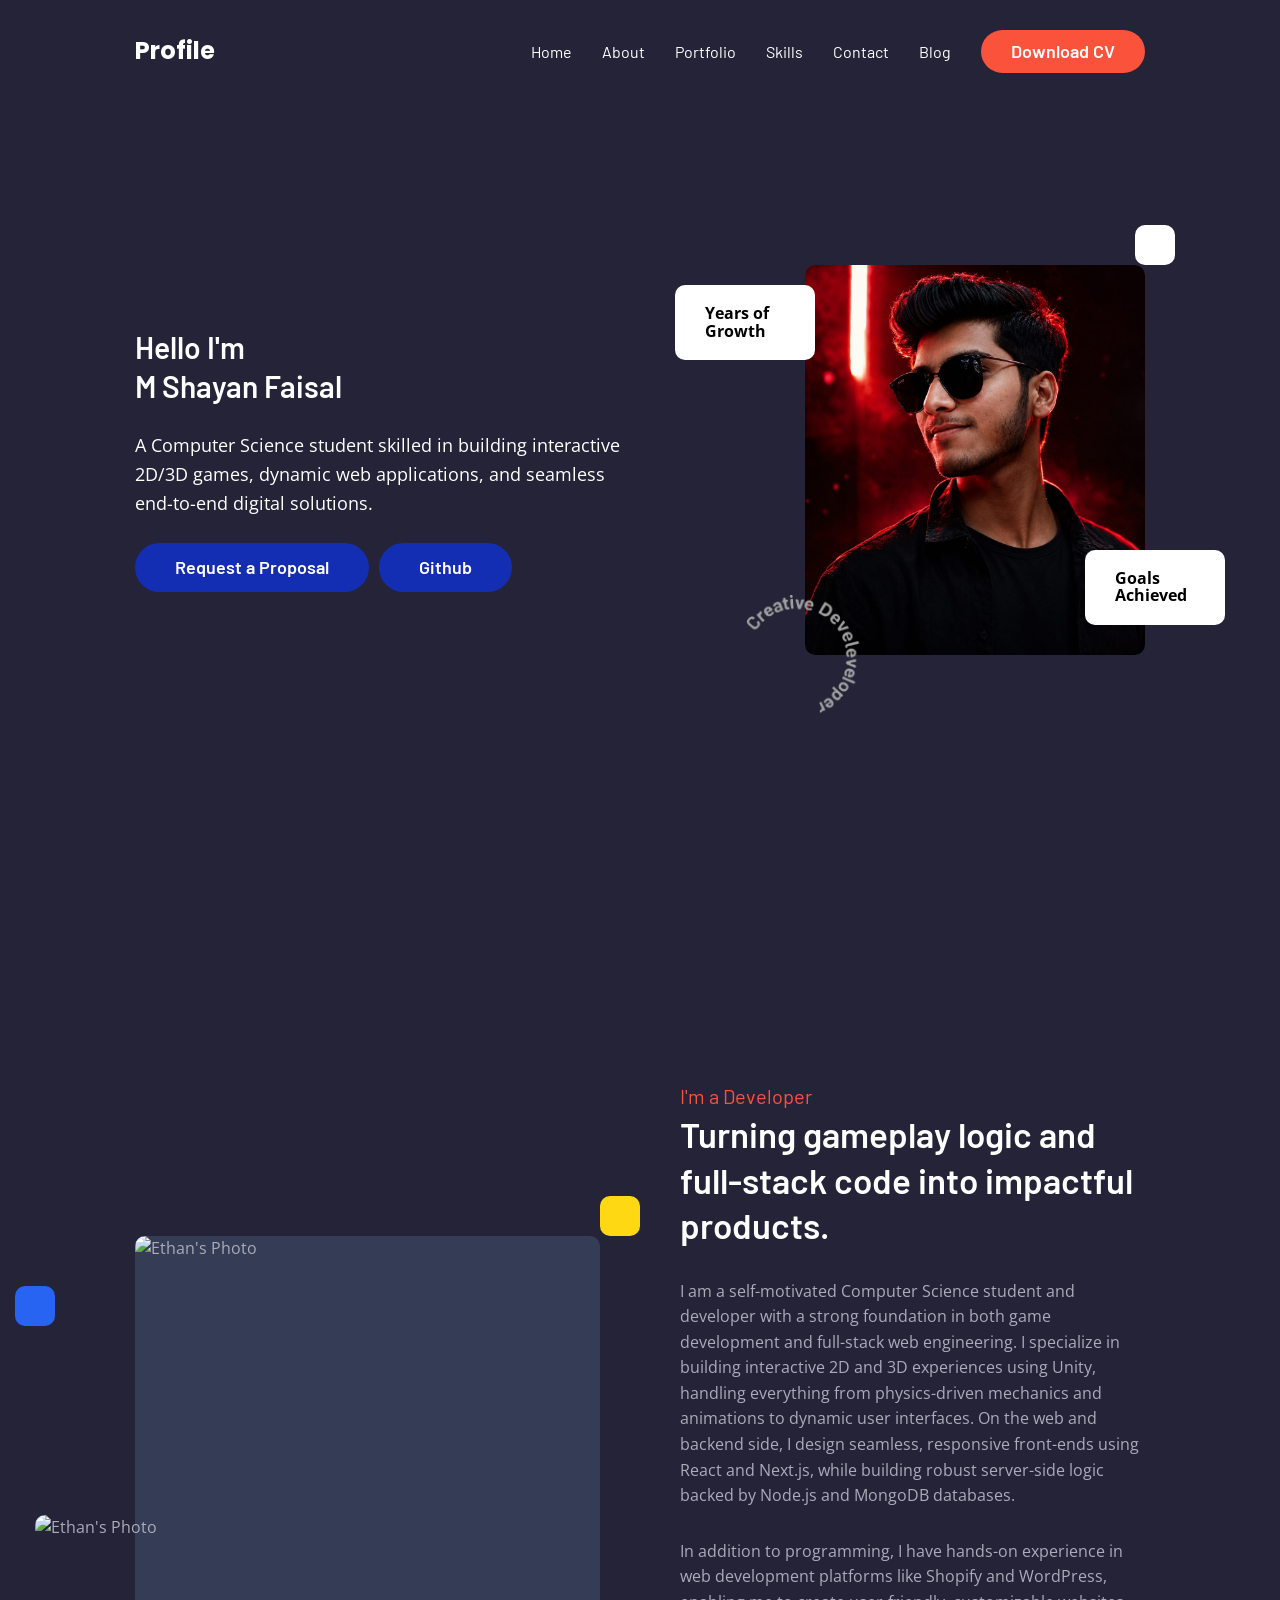
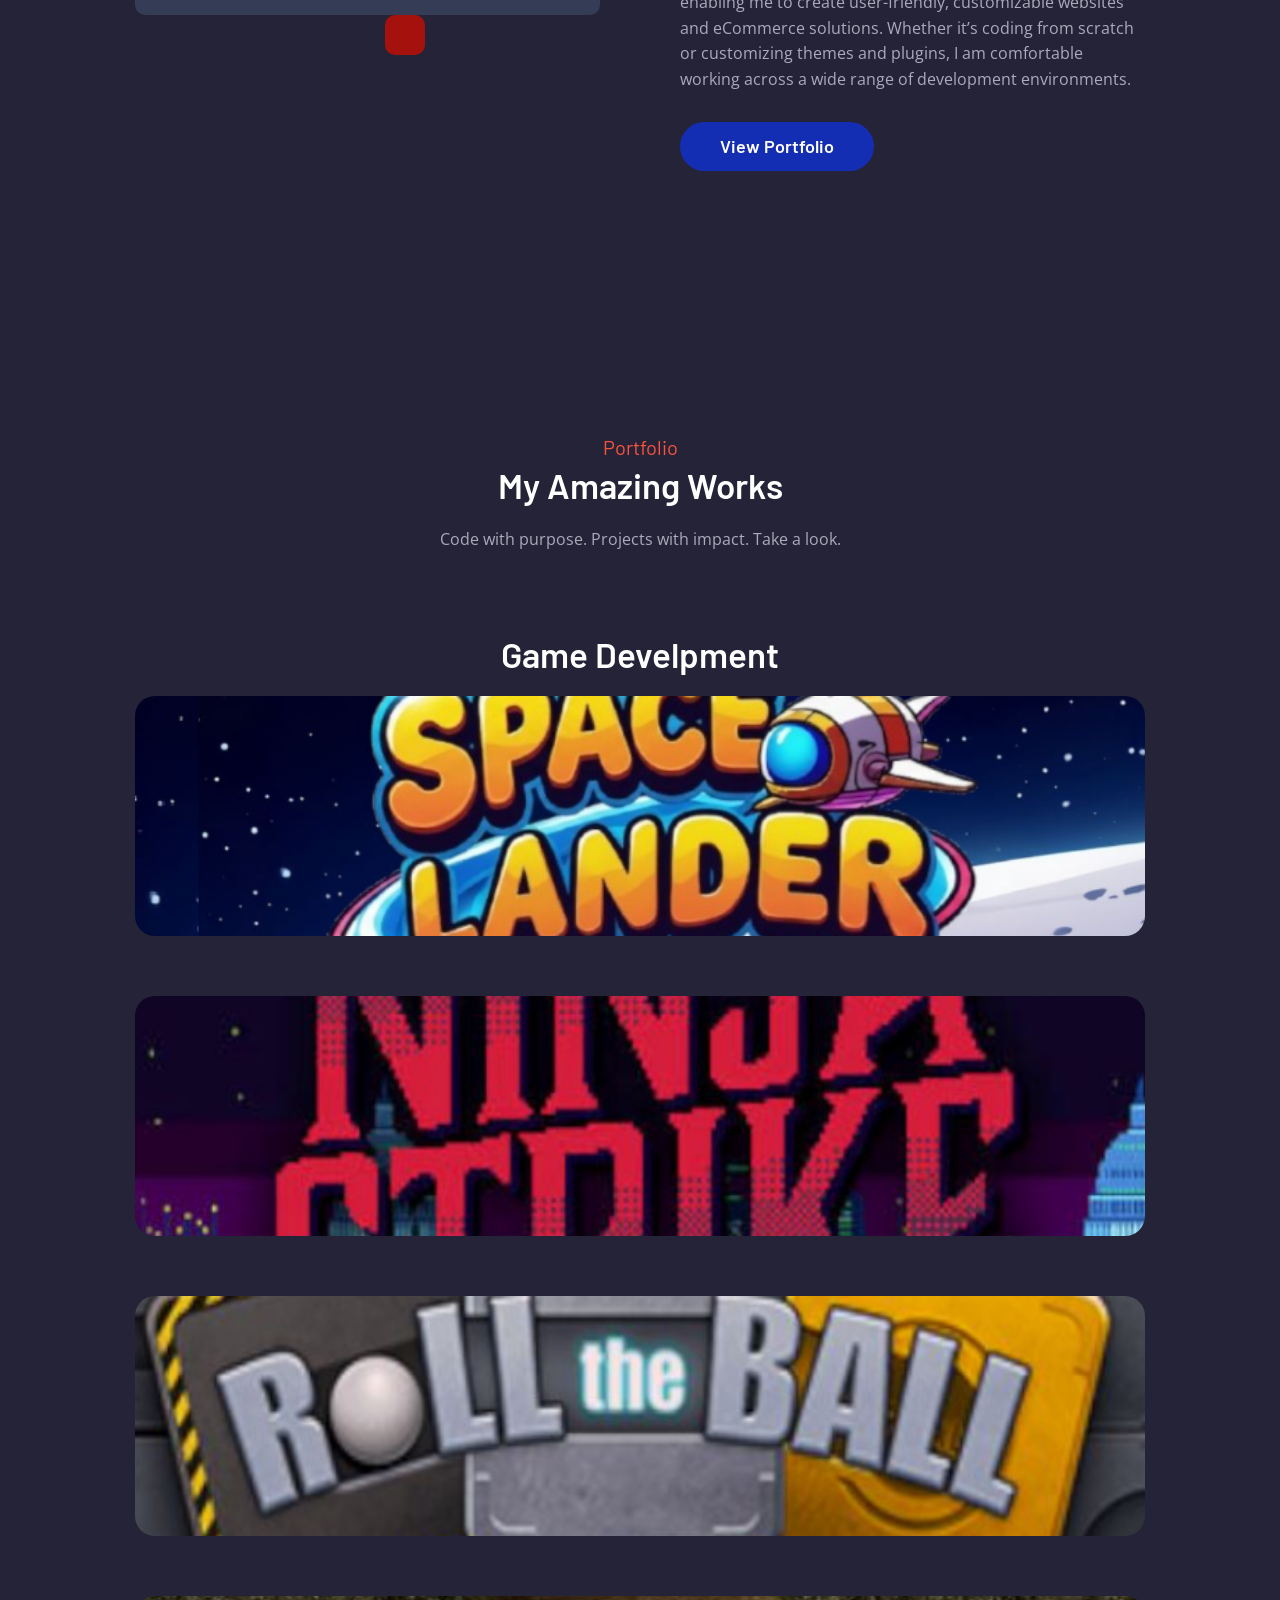
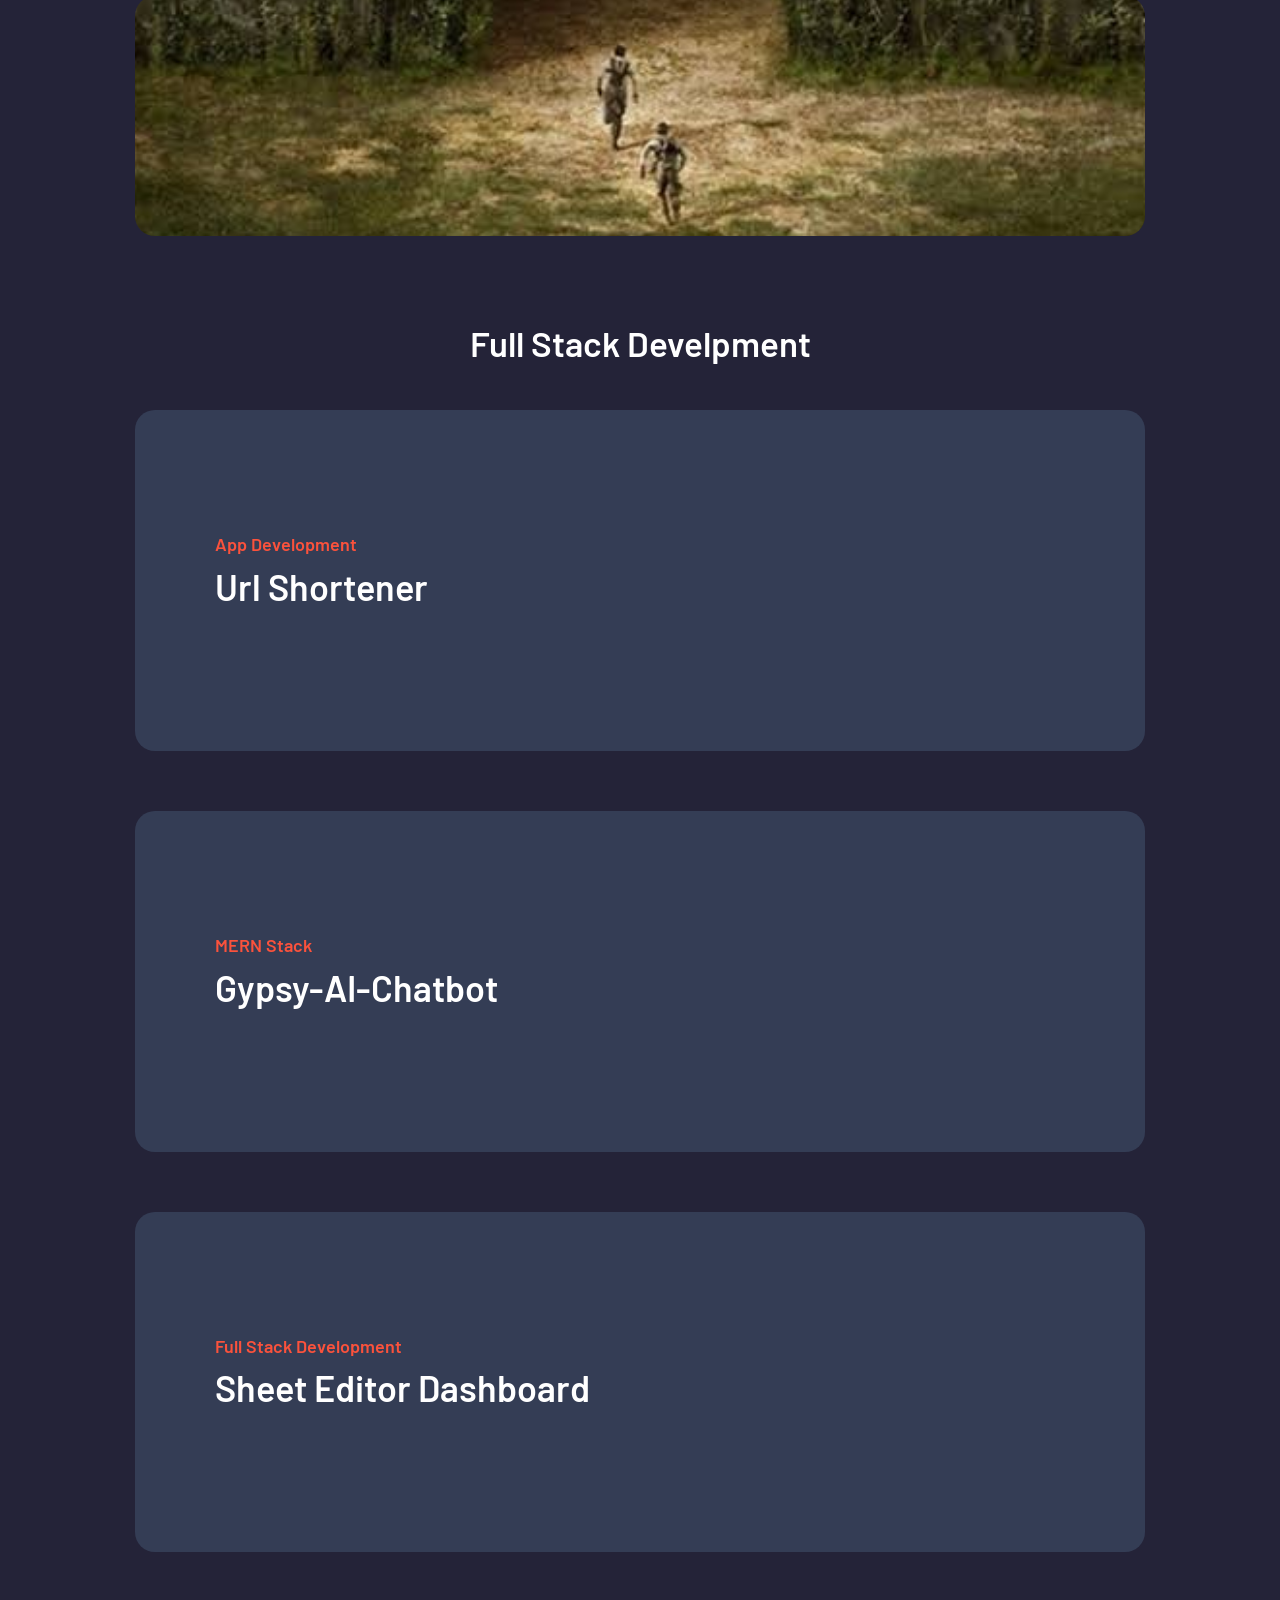
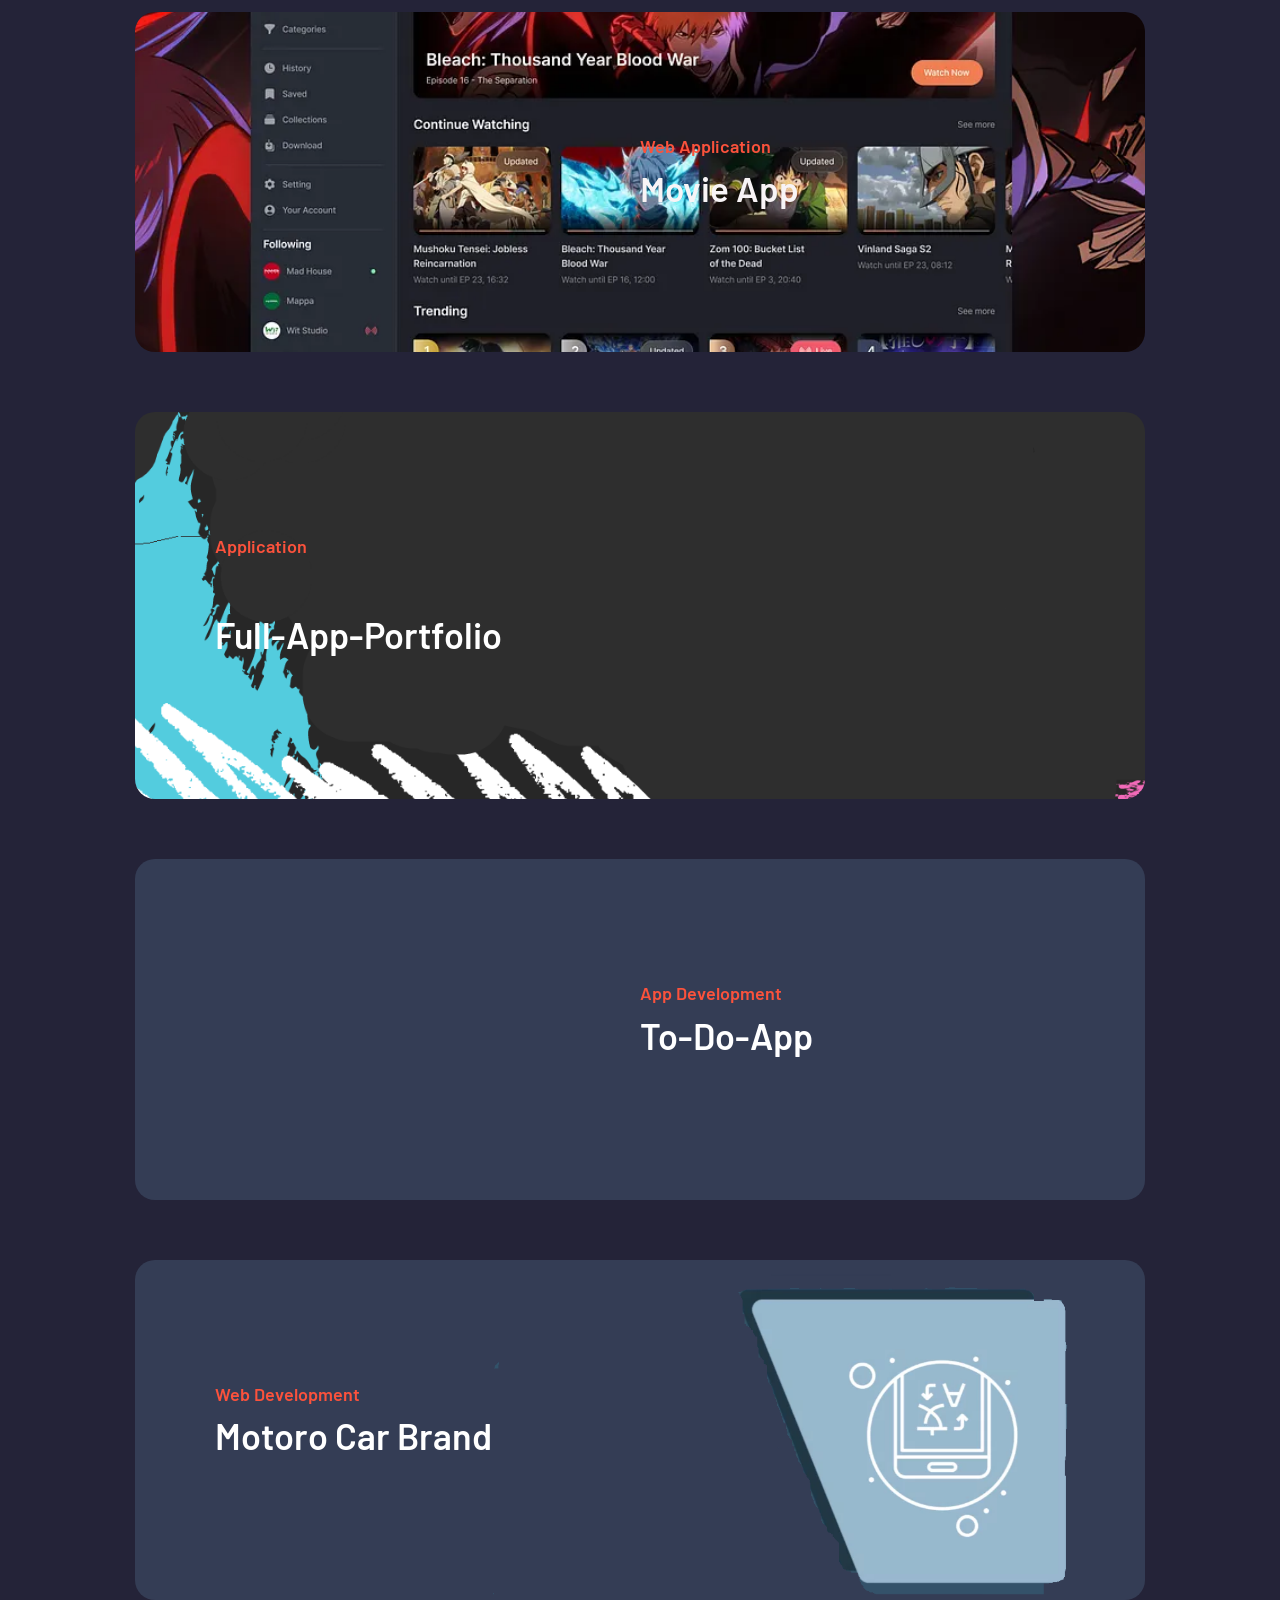
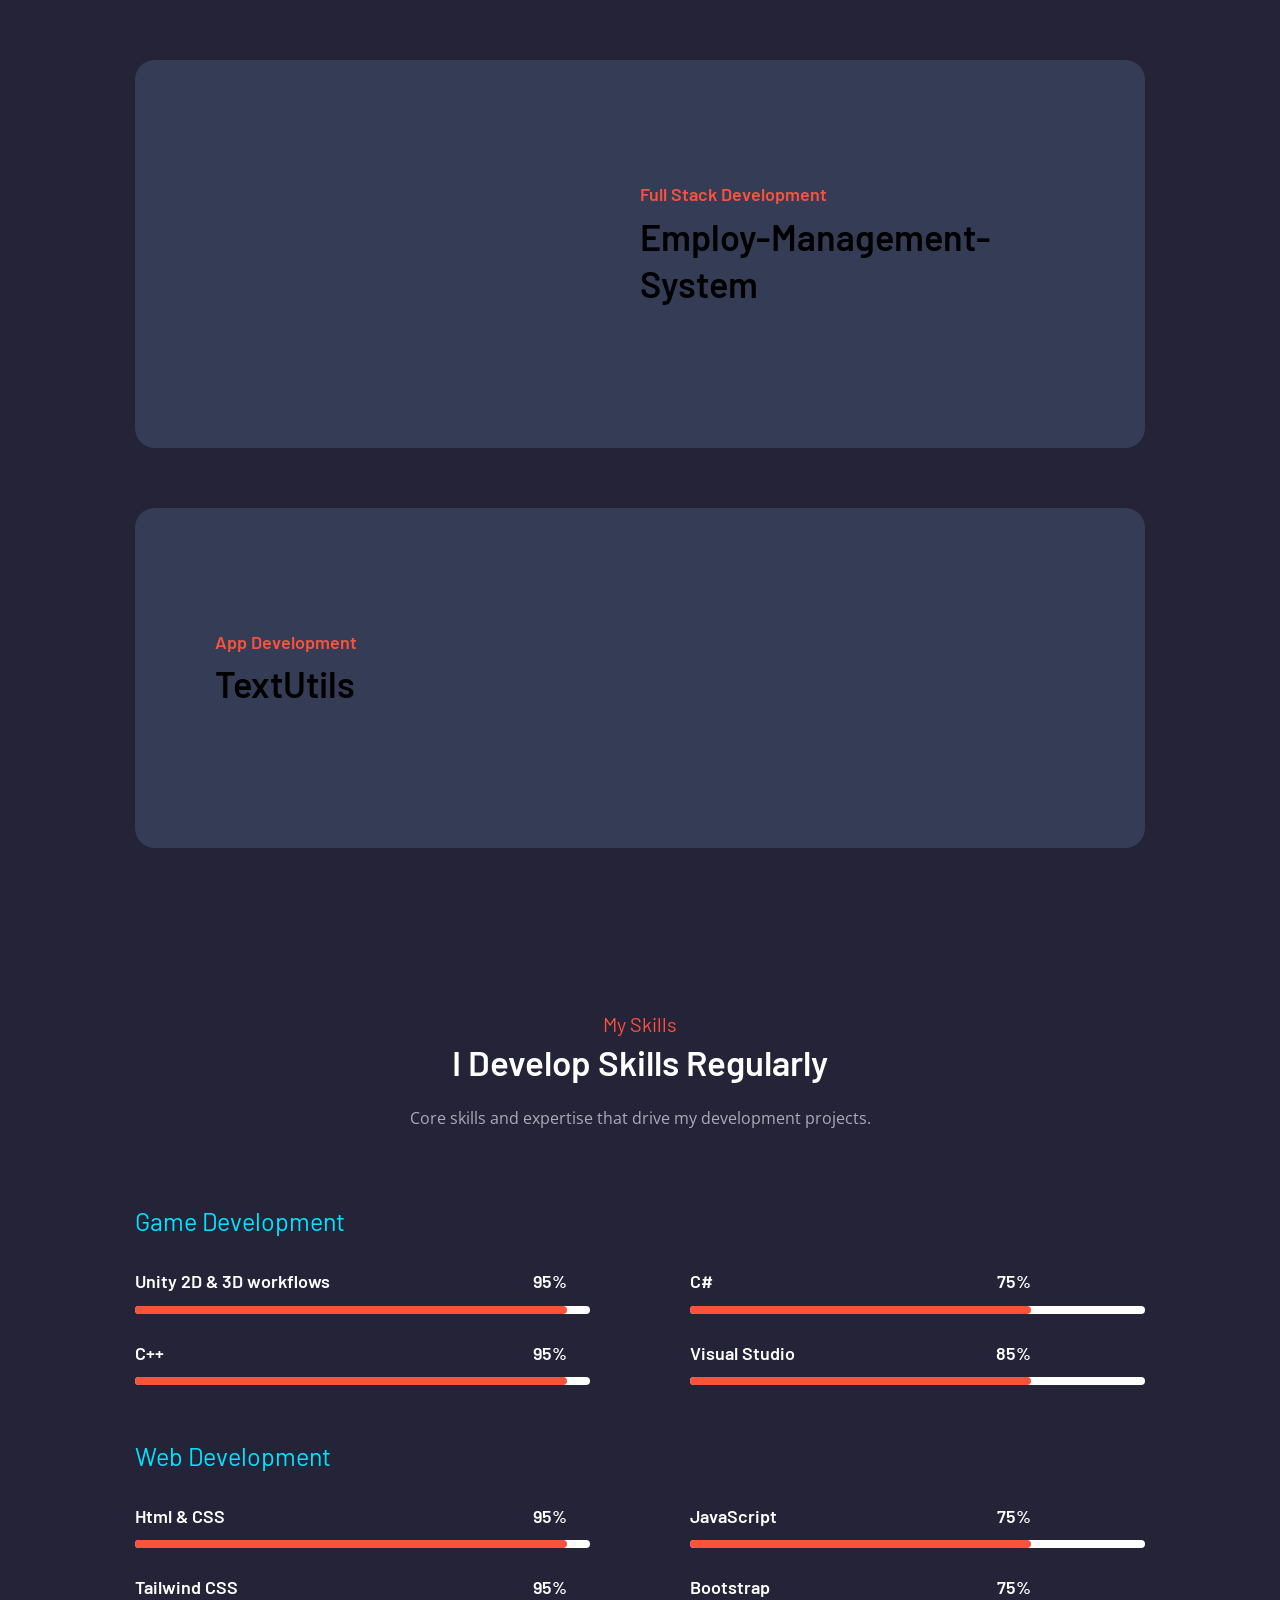
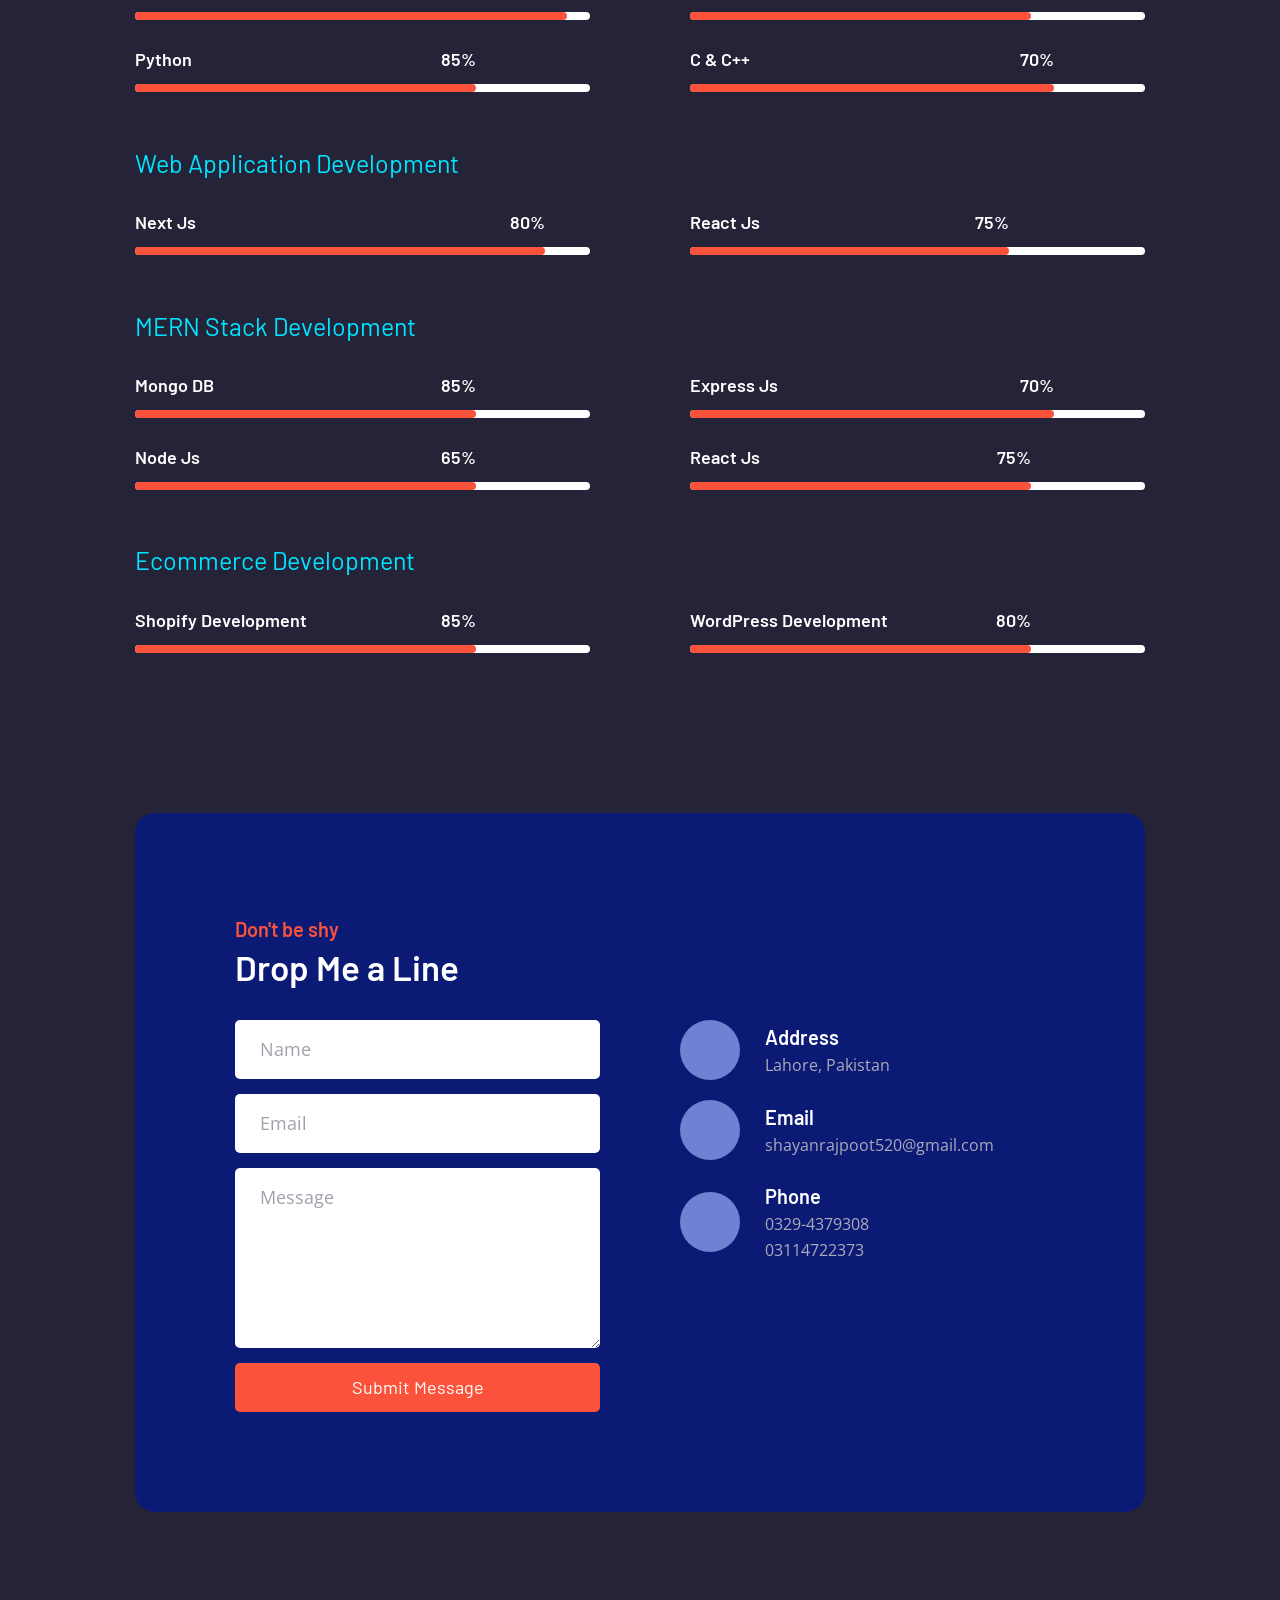
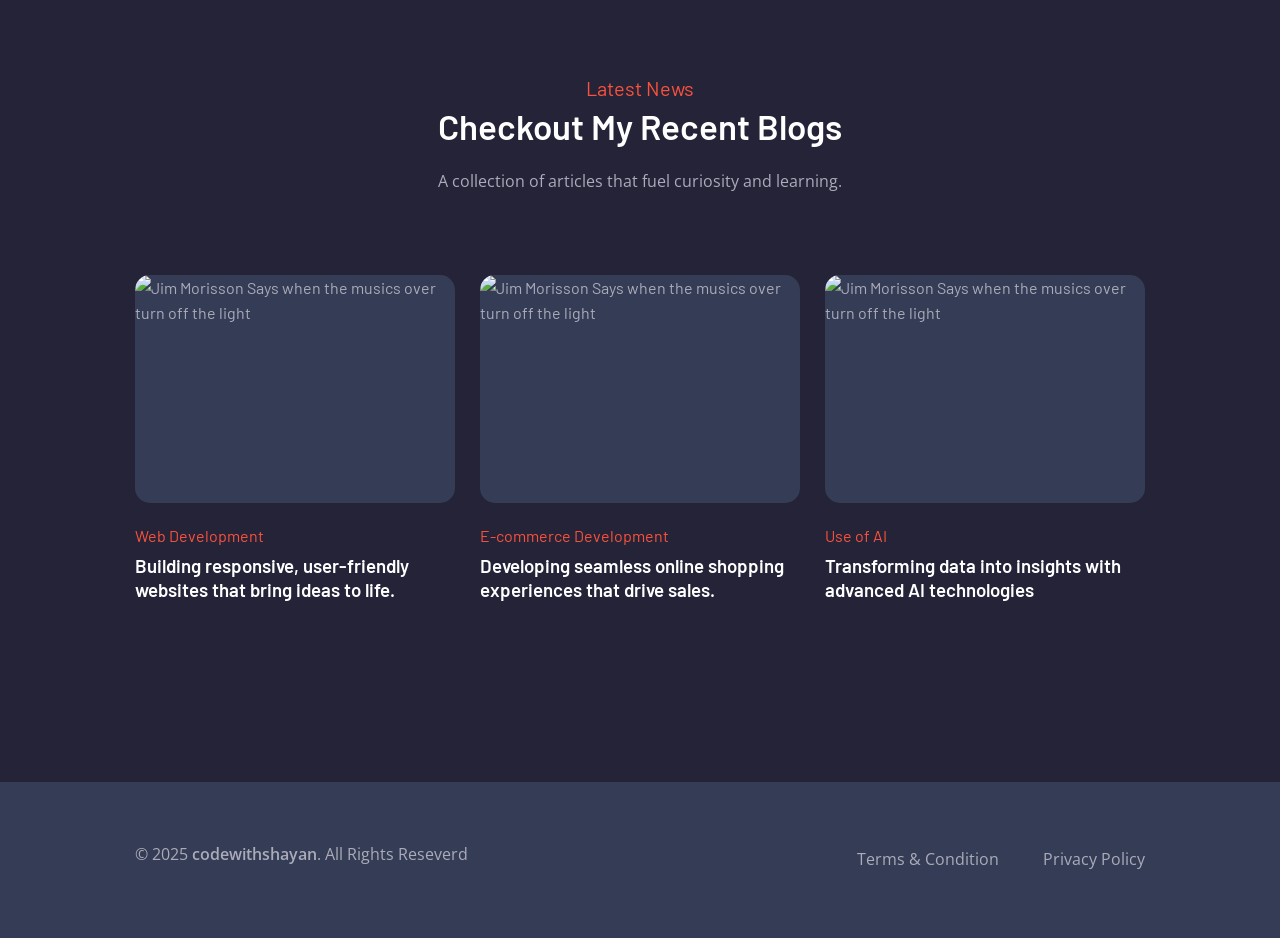
==== index.html @ 57f0b08d "Added A Game Development Field" ====
<!DOCTYPE html>
<html lang="en">

<head>
  <meta charset="UTF-8">
  <meta http-equiv="X-UA-Compatible" content="IE=edge">
  <meta name="viewport" content="width=device-width, initial-scale=1.0">
  <title>M SHAYAN FAISAL</title>

  <!-- 
    - favicon
  -->
  <link rel="shortcut icon" href="./favicon.svg" type="image/svg+xml">

  <!-- 
    - custom css link
  -->
  <link rel="stylesheet" href="./assets/css/style.css">
    <link rel="stylesheet" href="./assets/css/style1.css">

  <!-- 
    - google font link
  -->
  <link rel="preconnect" href="https://fonts.googleapis.com">
  <link rel="preconnect" href="https://fonts.gstatic.com" crossorigin>
  <link
    href="https://fonts.googleapis.com/css2?family=Barlow:wght@600;700&family=Open+Sans:wght@400;500;700&family=Poppins:wght@400;600&display=swap"
    rel="stylesheet">
    <link rel="stylesheet" href="https://cdn.jsdelivr.net/gh/devicons/devicon@v2.15.1/devicon.min.css">
  

</head>

<body id="top">

  <!-- 
    - #HEADER
  -->

  <header class="header" data-header>
    <div class="container">

      <a href="#">
        <h1 class="logo">Profile</h1>
      </a>

      <button class="nav-toggle-btn" aria-label="Toggle Menu" data-nav-toggle-btn>
        <ion-icon name="menu-outline" class="menu-icon"></ion-icon>
        <ion-icon name="close-outline" class="close-icon"></ion-icon>
      </button>

      <nav class="navbar container">
        <ul class="navbar-list">

          <li>
            <a href="#home" class="navbar-link" data-nav-link>Home</a>
          </li>

          <li>
            <a href="#about" class="navbar-link" data-nav-link>About</a>
          </li>

          <li>
            <a href="#portfolio" class="navbar-link" data-nav-link>Portfolio</a>
          </li>

          <li>
            <a href="#skills" class="navbar-link" data-nav-link>Skills</a>
          </li>

          <li>
            <a href="#contact" class="navbar-link" data-nav-link>Contact</a>
          </li>

          <li>
            <a href="#blog" class="navbar-link" data-nav-link>Blog</a>
          </li>

          <li>
            <a href="Shayan_Faisal_GameDev_CV.docx" class="btn btn-primary">Download CV</a>
          </li>

        </ul>
      </nav>

    </div>
  </header>





  <main>
    <article>

      <!-- 
        - #HERO
      -->

      <section class="hero" id="home">
        <div class="container">

          <div class="hero-banner">

            <img src="m.jpeg" width="800" height="864" loading="lazy" alt="Shayan Photo"
              class="img-cover">

            <div class="elem elem-1">
              <p class="elem-title"></p>

              <p class="elem-text">Years of Growth</p>
            </div>

            <div class="elem elem-2">
              <p class="elem-title"></p>

              <p class="elem-text">Goals Achieved</p>
            </div>

            <div class="elem elem-3">
              <ion-icon name="trophy"></ion-icon>
            </div>

            <img src="./assets/images/rotate-img.png" width="169" height="172" alt="I'm developer"
              class="rotate-img">

          </div>

          <div class="hero-content">

            <h2 class="hero-title">
              <span>Hello I'm</span>
             <span>M Shayan Faisal</span>
            </h2>

            <p class="hero-text">
              A Computer Science student skilled in building interactive 2D/3D games, dynamic web applications, and seamless end-to-end digital solutions.
            </p>

            <div class="btn-group">
              <a href="#contact" class="btn btn-primary blue">Request a Proposal</a>

              <a href="https://github.com/MShayan-Faisal" target="_blank" class="btn btn-primary blue">Github</a>
            </div>

          </div>

        </div>
      </section>





      <!-- 
        - #ABOUT
      -->

      <section class="section about" id="about">
        <div class="container">

          <figure class="about-banner">

            <img src="./assets/images/about-banner.jpg" width="800" height="652" loading="lazy" alt="Ethan's Photo"
              class="img-cover">

            <img src="./assets/images/absolute-image.jpg" width="800" height="717" loading="lazy" alt="Ethan's Photo"
              class="abs-img">

            <div class="abs-icon abs-icon-1">
              <ion-icon name="logo-css3"></ion-icon>
            </div>

            <div class="abs-icon abs-icon-2">
              <ion-icon name="logo-javascript"></ion-icon>
            </div>

            <div class="abs-icon abs-icon-3">
             <i class="devicon-cplusplus-plain" style="color: #f0f0f0; font-size: 40px;"></i>

            </div>

          </figure>

          <div class="about-content">

            <p class="section-subtitle">I'm a Developer</p>

            <h2 class="h2 section-title">Turning gameplay logic and full-stack code into impactful products.</h2>

            <p class="section-text">
            I am a self-motivated Computer Science student and developer with a strong foundation in both game development and full-stack web engineering. I specialize in building interactive 2D and 3D experiences using Unity, handling everything from physics-driven mechanics and animations to dynamic user interfaces. On the web and backend side, I design seamless, responsive front-ends using React and Next.js, while building robust server-side logic backed by Node.js and MongoDB databases.

            </p>

            <p class="section-text">
              In addition to programming, I have hands-on experience in web development platforms like Shopify and WordPress, enabling me to create user-friendly, customizable websites and eCommerce solutions. Whether it’s coding from scratch or customizing themes and plugins, I am comfortable working across a wide range of development environments.
            </p>

            <a href="#portfolio" class="btn btn-primary blue">View Portfolio</a>

          </div>

        </div>
      </section>




 <!----------------------------------------------------------------------------- portfolio section starts here -->
    
      <!-- 
        - #PORTFOLIO
      -->

      <section class="section portfolio" id="portfolio">
        <div class="container">

          <p class="section-subtitle">Portfolio</p>

          <h2 class="h2 section-title">My Amazing Works</h2>

          <p class="section-text">
           Code with purpose. Projects with impact. Take a look.
          </p>


<h2 class="h2 section-title">Game Develpment</h2>
          <ul class="portfolio-list">


 <li>
              <a href="https://github.com/MShayan-Faisal/Url-Shortener" class="portfolio-card" style="background-image: url('./assets/images/space-lander.png')">
                <div class="card-content">

                  <!-- <p class="card-subtitle">App Development</p> -->

                  <!-- <h3 class="h3 card-title">Space Lander</h3> -->

<!--                   <span class="btn-link"> -->
<!--                     <span>Html</span>
                    <span>CSS</span>
                    <span>JavaScript</span> -->

<!--                   </span> -->

                 
                </div>
              </a>
            </li>



             <li>
              <a href="https://github.com/MShayan-Faisal/Url-Shortener" class="portfolio-card" style="background-image: url('./assets/images/ninga-strikes.png')">
                <div class="card-content">

                  <!-- <p class="card-subtitle">App Development</p> -->

                  <!-- <h3 class="h3 card-title">Ninga Strikes</h3> -->

<!--                   <span class="btn-link"> -->
<!--                     <span>Html</span>
                    <span>CSS</span>
                    <span>JavaScript</span> -->

<!--                   </span> -->

                 
                </div>
              </a>
            </li>




             <li>
              <a href="https://github.com/MShayan-Faisal/Url-Shortener" class="portfolio-card" style="background-image: url('./assets/images/roll-a-ball.png')">
                <div class="card-content">

                  <!-- <p class="card-subtitle">App Development</p> -->

                  <!-- <h3 class="h3 card-title">Roll The Ball</h3> -->

<!--                   <span class="btn-link"> -->
<!--                     <span>Html</span>
                    <span>CSS</span>
                    <span>JavaScript</span> -->

<!--                   </span> -->

                 
                </div>
              </a>
            </li>



             <li>
              <a href="https://github.com/MShayan-Faisal/Url-Shortener" class="portfolio-card" style="background-image: url('./assets/images/maze-runner.jpg')">
                <div class="card-content">

                  <!-- <p class="card-subtitle">App Development</p> -->

                  <!-- <h3 class="h3 card-title">Maze Runner</h3> -->

<!--                   <span class="btn-link"> -->
<!--                     <span>Html</span>
                    <span>CSS</span>
                    <span>JavaScript</span> -->

<!--                   </span> -->

                 
                </div>
              </a>
            </li>
            <br>


            </ul>



   <h2 class="h2 section-title">Full Stack Develpment</h2>
   <br>
          <ul class="portfolio-list">

            <li>
              <a href="https://github.com/MShayan-Faisal/Url-Shortener" class="portfolio-card" style="background-image: url('./assets/images/portfolio-1.jpg')">
                <div class="card-content">

                  <p class="card-subtitle">App Development</p>

                  <h3 class="h3 card-title">Url Shortener</h3>

<!--                   <span class="btn-link"> -->
<!--                     <span>Html</span>
                    <span>CSS</span>
                    <span>JavaScript</span> -->

<!--                   </span> -->

                 
                </div>
              </a>
            </li>



              <a href="https://github.com/MShayan-Faisal/Gypsy-AI-Chatbot" class="portfolio-card" style="background-image: url('./assets/images/portfolio-4.jpg')">
                <div class="card-content">

                  <p class="card-subtitle">MERN Stack </p>

                  <h3 class="h3 card-title">Gypsy-AI-Chatbot</h3>

<!-- <!--            <span class="btn-link"> 
                     <span>Html</span>
                    <span>CSS</span>
                    <span>Shopify Development</span> -->
<!--                   </span> -->

                </div>
              </a>
            </li>




            
            <li>
              <a href="https://github.com/MShayan-Faisal/Sheet-Editor-Dashboard" class="portfolio-card" style="background-image: url('./assets/images/portfolio-2.jpg')">
                <div class="card-content">

                  <p class="card-subtitle">Full Stack Development</p>

                  <h3 class="h3 card-title">Sheet Editor Dashboard</h3>

<!--                   <span class="btn-link">
                    <span>Html</span>
                    <span>CSS</span>
                    <span>JavaScript</span>
 -->
                    
                  </span>

                </div>
              </a>
            </li>



   <li>
              <a href="shayan-movie-app.netlify.app/" class="portfolio-card" style="background-image: url('./assets/images/tictactoe_thumb.png')">
                <div class="card-content">

                  <p class="card-subtitle">Web Application</p>

                  <h3 class="h3 card-title" style="color: rgb(248, 244, 246); border-color: beige  ; font-size: 3.5rem;">Movie App</h3>

<!--                   <span class="btn-link"> -->
<!--                       <span>Html</span>
                    <span>CSS</span>
                    <span>JavaScript</span>
                  </span>
 -->
                </div>
              </a>
            </li>

            <li>
              <a href="https://github.com/MShayan-Faisal/Full-App-Portfolio" class="portfolio-card" style="background-image: url('./assets/images/pic.png')">
                <div class="card-content">

                  <p class="card-subtitle">Application</p>

                  <h3 class="h3 card-title"><br>Full-App-Portfolio
</h3>
<!-- 
                  <span class="btn-link">
                     <span>Html</span>
                    <span>CSS</span>
                    <span>JavaScript</span>
                  </span>
 -->
                </div>
              </a>
            </li>


               <li>
              <a href="https://github.com/MShayan-Faisal/To-Do-App" class="portfolio-card" style="background-image: url('./assets/images/stein.papier.schere_berlin03.jpg')">
                <div class="card-content">

                  <p class="card-subtitle">App Development</p>

                  <h3 class="h3 card-title">To-Do-App</h3>

<!--                   <span class="btn-link">
                      <span>Html</span>
                    <span>CSS</span>
                    <span>JavaScript</span> -->
                  </span>

                </div>
              </a>
            </li>

            <li>
              <a href="https://github.com/MShayan-Faisal/Motoro" class="portfolio-card" style="background-image: url('./assets/images/lang.png')">
                <div class="card-content">

                  <p class="card-subtitle">Web Development</p>

                  <h3 class="h3 card-title">Motoro Car Brand</h3>

<!--                   <span class="btn-link">
                     <span>Html</span>
                    <span>CSS</span>
                    <span>JavaScript</span>
                  </span> -->

                </div>
              </a>
            </li>

<!--react site -->

<li>
              <a href="https://github.com/MShayan-Faisal/Employ-Management-System" class="portfolio-card" style="background-image: url('./assets/images/portfolio-4.jpg')">
                <div class="card-content">

                  <p class="card-subtitle">Full Stack Development </p>

                  <h3 class="h3 card-title" style="color:black;">Employ-Management-System</h3>

<!--                   <span class="btn-link">
                     <span>Frontend & Backend & Database</span>
                
                  </span>
 -->
                </div>
              </a>
            </li>


            <li>
              <a href="https://github.com/MShayan-Faisal/TextUtils" class="portfolio-card" style="background-image: url('./assets/images/portfolio-3.jpg')">
                <div class="card-content">

                  <p class="card-subtitle">App Development </p>

                  <h3 class="h3 card-title" style="color:black;">TextUtils</h3>

<!--                   <span class="btn-link">
                     <span>Frontend & Backend & Database</span>
                
                  </span>
 -->
                </div>
              </a>
            </li>
            

<!--
            GITHUB SITE
            -->


       

            
            
          </ul>

        </div>
      </section>








      <!-- 
        - #SKILLS
      -->

      <section class="section skills" id="skills">
        <div class="container">

          <p class="section-subtitle">My Skills</p>

          <h2 class="h2 section-title">I Develop Skills Regularly</h2>

          <p class="section-text">
          Core skills and expertise that drive my development projects.
          </p>

          <!---------------------------  GAME DEVELPOMENT----------------------------------->
 <p class="section-subtitle2">Game Development </p>
<br>
 <ul class="skills-list">

            <li class="skills-item">
              <div class="wrapper" style="width: 95%">
                <h3 class=" skills-title">Unity 2D & 3D workflows</h3>

                <data class="skills-data" value="95">95%</data>
              </div>

              <div class="skills-progress-box">
                <div class="skills-progress" style="width: 95%"></div>
              </div>
            </li>

            <li class="skills-item">
              <div class="wrapper" style="width: 75%">
                <h3 class="skills-title">C#</h3>

                <data class="skills-data" value="75">75%</data>
              </div>

              <div class="skills-progress-box">
                <div class="skills-progress" style="width: 75%"></div>
              </div>
            </li>


   <li class="skills-item">
              <div class="wrapper" style="width: 95%">
                <h3 class=" skills-title">C++</h3>

                <data class="skills-data" value="95">95%</data>
              </div>

              <div class="skills-progress-box">
                <div class="skills-progress" style="width: 95%"></div>
              </div>
            </li>

            <li class="skills-item">
              <div class="wrapper" style="width: 75%">
                <h3 class="skills-title">Visual Studio</h3>

                <data class="skills-data" value="85">85%</data>
              </div>

              <div class="skills-progress-box">
                <div class="skills-progress" style="width: 75%"></div>
              </div>
            </li>

            
      
</li>
<br>

          </ul>


<!---------------------------  web STACK DEVELPOMENT----------------------------------->
  <p class="section-subtitle2">Web Development </p>
  <br>
          <ul class="skills-list">

            <li class="skills-item">
              <div class="wrapper" style="width: 95%">
                <h3 class=" skills-title">Html & CSS</h3>

                <data class="skills-data" value="95">95%</data>
              </div>

              <div class="skills-progress-box">
                <div class="skills-progress" style="width: 95%"></div>
              </div>
            </li>

            <li class="skills-item">
              <div class="wrapper" style="width: 75%">
                <h3 class="skills-title">JavaScript</h3>

                <data class="skills-data" value="75">75%</data>
              </div>

              <div class="skills-progress-box">
                <div class="skills-progress" style="width: 75%"></div>
              </div>
            </li>

 <li class="skills-item">
              <div class="wrapper" style="width: 95%">
                <h3 class=" skills-title">Tailwind CSS</h3>

                <data class="skills-data" value="95">95%</data>
              </div>

              <div class="skills-progress-box">
                <div class="skills-progress" style="width: 95%"></div>
              </div>
            </li>

            <li class="skills-item">
              <div class="wrapper" style="width: 75%">
                <h3 class="skills-title">Bootstrap</h3>

                <data class="skills-data" value="75">75%</data>
              </div>

              <div class="skills-progress-box">
                <div class="skills-progress" style="width: 75%"></div>
              </div>
            </li>


             <li class="skills-item">
              <div class="wrapper" style="width: 75%">
                <h3 class="skills-title">Python</h3>

                <data class="skills-data" value="75">85%</data>
              </div>

              <div class="skills-progress-box">
                <div class="skills-progress" style="width: 75%"></div>
              </div>
            </li>
            
            <li class="skills-item">
              <div class="wrapper" style="width: 80%">
                <h3 class="skills-title">C & C++</h3>

                <data class="skills-data" value="80">70%</data>
              </div>

              <div class="skills-progress-box">
                <div class="skills-progress" style="width: 80%"></div>
              </div>
            </li>




            <br>
</ul>



<!-- --------------------------------------   Web App  ------------------------------------->
<p class="section-subtitle2">Web Application Development </p>
  <br>
  <ul class="skills-list"> 

            <li class="skills-item">
              <div class="wrapper" style="width: 90%">
                <h3 class="skills-title">Next Js</h3>

                <data class="skills-data" value="90">80%</data>
              </div>

              <div class="skills-progress-box">
                <div class="skills-progress" style="width: 90%"></div>
              </div>
            </li>

            <li class="skills-item">
              <div class="wrapper" style="width: 70%">
                <h3 class="skills-title">React Js</h3>

                <data class="skills-data" value="70">75%</data>
              </div>

              <div class="skills-progress-box">
                <div class="skills-progress" style="width: 70%"></div>
              </div>
            </li>
            <br>
</ul>


<!----------------------------------------- MERN -------------------------------------------->

 <p class="section-subtitle2">MERN Stack Development </p>
  <br>
          <ul class="skills-list">

  <li class="skills-item">
              <div class="wrapper" style="width: 75%">
                <h3 class="skills-title">Mongo DB</h3>

                <data class="skills-data" value="75">85%</data>
              </div>

              <div class="skills-progress-box">
                <div class="skills-progress" style="width: 75%"></div>
              </div>
            </li>
            
            <li class="skills-item">
              <div class="wrapper" style="width: 80%">
                <h3 class="skills-title">Express Js</h3>

                <data class="skills-data" value="80">70%</data>
              </div>

              <div class="skills-progress-box">
                <div class="skills-progress" style="width: 80%"></div>
              </div>
            </li>

            <li class="skills-item">
              <div class="wrapper" style="width: 75%">
                <h3 class="skills-title">Node Js</h3>

                <data class="skills-data" value="65">65%</data>
              </div>

              <div class="skills-progress-box">
                <div class="skills-progress" style="width: 75%"></div>
              </div>
            </li>

  <li class="skills-item">
              <div class="wrapper" style="width: 75%">
                <h3 class="skills-title">React Js</h3>

                <data class="skills-data" value="75">75%</data>
              </div>

              <div class="skills-progress-box">
                <div class="skills-progress" style="width: 75%"></div>
              </div>
            </li>
            <br>
            </ul>
            <!---------------------------  Ecommerce STACK DEVELPOMENT----------------------------------->
  <p class="section-subtitle2">Ecommerce Development </p>
  <br>
  <ul class="skills-list"> 
            <li class="skills-item">
              <div class="wrapper" style="width: 75%">
                <h3 class="skills-title">Shopify Development</h3>

                <data class="skills-data" value="75">85%</data>
              </div>

              <div class="skills-progress-box">
                <div class="skills-progress" style="width: 75%"></div>
              </div>
            </li>

<li class="skills-item">
              <div class="wrapper" style="width: 75%">
                <h3 class="skills-title">WordPress Development</h3>

                <data class="skills-data" value="75">80%</data>
              </div>

              <div class="skills-progress-box">
                <div class="skills-progress" style="width: 75%"></div>
              </div>
            </li>

          </ul>

        </div>
      </section>





      <!-- 
        - #CONTACT
      -->

      <section class="section contact" id="contact">
        <div class="container">

          <div class="contact-card">

            <p class="card-subtitle">Don't be shy</p>

            <h2 class="h2 section-title">Drop Me a Line</h2>

            <div class="wrapper">

              <form action="" class="contact-form">

                <input type="text" name="name" placeholder="Name" required class="contact-input">

                <input type="email" name="email" placeholder="Email" required class="contact-input">

                <textarea name="message" placeholder="Message" required class="contact-input"></textarea>

                <button type="submit" class="btn-submit" onclick= "myFunction()">Submit Message</button>

              </form>

              <ul class="contact-list">

                <li class="contact-item">

                  <div class="contact-icon">
                    <ion-icon name="location"></ion-icon>
                  </div>

                  <div>
                    <h3 class="contact-item-title">Address</h3>

                    <address class="contact-item-link">
                    Lahore, Pakistan
                    </address>
                  </div>

                </li>

                <li class="contact-item">

                  <div class="contact-icon">
                    <ion-icon name="mail"></ion-icon>
                  </div>

                  <div>
                    <h3 class="contact-item-title">Email</h3>

                    <a href="mailto:hello@ethan.com" class="contact-item-link">shayanrajpoot520@gmail.com</a>
                  </div>

                </li>

                <li class="contact-item">

                  <div class="contact-icon">
                    <ion-icon name="call"></ion-icon>
                  </div>

                  <div>
                    <h3 class="contact-item-title">Phone</h3>

                    <a href="tel:+1234567890" class="contact-item-link">0329-4379308</a>
                    <a href="tel:+1234567890" class="contact-item-link">03114722373</a>
                  </div>

                </li>

              </ul>

            </div>

          </div>

        </div>
      </section>





      <!-- 
        - #BLOG
      -->

      <section class="section blog" id="blog">
        <div class="container">

          <p class="section-subtitle">Latest News</p>

          <h2 class="h2 section-title">Checkout My Recent Blogs</h2>

          <p class="section-text">
           A collection of articles that fuel curiosity and learning.
          </p>

          <ul class="blog-list">

            <li>
              <div class="blog-card">

                <figure class="card-banner">
                  <a href="https://dev.to/shayan_rajpoot_51888c5e9/web-development-2b8d">
                    <img src="./assets/images/blog-1.jpg" width="1181" height="843" loading="lazy"
                      alt="Jim Morisson Says when the musics over turn off the light" class="img-cover">
                  </a>
                </figure>

                <a href="https://dev.to/shayan_rajpoot_51888c5e9/web-development-2b8d" class="card-tag">Web Development</a>

                <h3 class="card-title">
                  <a href="https://dev.to/shayan_rajpoot_51888c5e9/web-development-2b8d">Building responsive, user-friendly websites that bring ideas to life.</a>
                </h3>

              </div>
            </li>

            <li>
              <div class="blog-card">

                <figure class="card-banner">
                  <a href="https://dev.to/shayan_rajpoot_51888c5e9/e-commerce-development-15ld">
                    <img src="./assets/images/blog-2.jpg" width="1181" height="843" loading="lazy"
                      alt="Jim Morisson Says when the musics over turn off the light" class="img-cover">
                  </a>
                </figure>

                <a href="https://dev.to/shayan_rajpoot_51888c5e9/e-commerce-development-15ld" class="card-tag">E-commerce Development</a>

                <h3 class="card-title">
                  <a href="https://dev.to/shayan_rajpoot_51888c5e9/e-commerce-development-15ld">Developing seamless online shopping experiences that drive sales.</a>
                </h3>

              </div>
            </li>

            <li>
              <div class="blog-card">

                <figure class="card-banner">
                  <a href="https://dev.to/shayan_rajpoot_51888c5e9/use-of-ai-4f7p">
                    <img src="./assets/images/blog-3.jpg" width="1181" height="843" loading="lazy"
                      alt="Jim Morisson Says when the musics over turn off the light" class="img-cover">
                  </a>
                </figure>

                <a href="https://dev.to/shayan_rajpoot_51888c5e9/use-of-ai-4f7p" class="card-tag"> Use of AI</a>

                <h3 class="card-title">
                  <a href="https://dev.to/shayan_rajpoot_51888c5e9/use-of-ai-4f7p">Transforming data into insights with advanced AI technologies</a>
                </h3>

              </div>
            </li>

          </ul>

        </div>
      </section>

    </article>
  </main>





  <!-- 
    - #FOOTER
  -->

  <footer class="footer">
    <div class="container">

      <p class="copyright">
        &copy; 2025 <a href="https://github.com/shayan520898/portfolioII.git" class="copyright-link">codewithshayan</a>. All Rights Reseverd
      </p>

      <ul class="footer-list">
        <li>
          <a href="https://dev.to/shayan_rajpoot_51888c5e9/terms-and-condition-9j0" class="footer-link">Terms & Condition</a>
        </li>

        <li>
          <a href="https://dev.to/shayan_rajpoot_51888c5e9/privacy-policy-3fg2" class="footer-link">Privacy Policy</a>
        </li>
      </ul>

    </div>
  </footer>





  <!-- 
    - #BACK TO TOP
  -->

  <a href="#top" class="back-to-top" data-back-to-top>BACK TOP</a>





  <!-- 
    - custom js link
  -->
  <script src="./assets/js/script.js"></script>
  <script src="./assets/js/script1.js"></script>

  <!-- 
    - ionicon link
  -->
  <script type="module" src="https://unpkg.com/ionicons@5.5.2/dist/ionicons/ionicons.esm.js"></script>
  <script nomodule src="https://unpkg.com/ionicons@5.5.2/dist/ionicons/ionicons.js"></script>

  
  
  <!-- 
  - Alert Function
  -->

  <script>
function myFunction() {
  alert("The Server is slow. Kindly use other contact way");
}
</script>
  

  
</body>

</html>
---- assets/css/style.css ----
/*-----------------------------------*\
  #style.css
\*-----------------------------------*/

/**
 * copyright 2022 codewithsadee
 */





/*-----------------------------------*\
  #CUSTOM PROPERTY
\*-----------------------------------*/

:root {

  /**
   * colors
   */

  --cadet-blue-crayola: hsl(240, 10%, 70%);
  --gold-web-golden: hsl(50, 100%, 54%);
  --vivid-sky-blue: hsl(196, 84%, 63%);
  --midnight-blue: hsl(231, 83%, 25%);
  --minion-yellow: hsl(50, 100%, 64%);
  --independence: hsl(225, 24%, 27%);
  --orange-soda: hsl(7, 96%, 61%);
  --space-cadet: hsl(243, 23%, 18%);
  --fiery-rose: hsl(353, 83%, 65%);
  --klein-blue: hsl(230, 80%, 39%);
  --bluetiful: hsl(222, 88%, 55%);
  --glaucous: hsl(230, 52%, 63%);
  --manatee: hsl(254, 7%, 65%);
  --rufous: hsl(2, 85%, 35%);
  --black: hsl(0, 0%, 0%);
  --white: hsl(0, 0%, 100%);

  /**
   * typography
   */

  --ff-open-sans: 'Open Sans', sans-serif;
  --ff-barlow: 'Barlow', sans-serif;
  --ff-poppins: 'Poppins', sans-serif;

  --fs-1: 3.5rem;
  --fs-2: 3rem;
  --fs-3: 2.4rem;
  --fs-4: 2rem;
  --fs-5: 1.8rem;
  --fs-6: 1.3rem;

  --fw-600: 600;
  --fw-700: 700;

  /**
   * border radius
   */

  --radius-5: 5px;
  --radius-10: 10px;
  --radius-15: 15px;
  --radius-20: 20px;

  /**
   * spacing
   */

  --section-padding: 60px;

  /**
   * shadow
   */

  --shadow: 0 -5px 10px var(--manatee);

  /**
   * transition
   */

  --transition-1: 0.05s ease;
  --transition-2: 0.25s ease;
  --cubic-out: cubic-bezier(0.33, 0.85, 0.56, 1.02);

}





/*-----------------------------------*\
  #RESET
\*-----------------------------------*/

*,
*::before,
*::after {
  margin: 0;
  padding: 0;
  box-sizing: border-box;
}

li { list-style: none; }

a {
  text-decoration: none;
  color: inherit;
}

a,
img,
span,
input,
strong,
button,
textarea,
ion-icon { display: block; }

img { height: auto; }

ion-icon {
  pointer-events: none;
  color: var(--white);
}

button,
input,
textarea {
  background: none;
  border: none;
  font: inherit;
}

button { cursor: pointer; }

input,
textarea { width: 100%; }

address { font-style: normal; }

html {
  font-size: 10px;
  font-family: var(--ff-open-sans);
  scroll-behavior: smooth;
}

body {
  background-color: var(--space-cadet);
  color: var(--cadet-blue-crayola);
  font-size: 1.6rem;
  line-height: 1.6;
  overflow-x: hidden;
}

:focus-visible { outline-offset: 4px; }

::-webkit-scrollbar { width: 15px; }

::-webkit-scrollbar-track { background-color: hsl(0, 0%, 95%); }

::-webkit-scrollbar-thumb { background-color: hsl(0, 0%, 80%); }

::-webkit-scrollbar-thumb:hover { background-color: hsl(0, 0%, 70%); }





/*-----------------------------------*\
  #REUSED STYLE
\*-----------------------------------*/

.container { padding-inline: 20px; }

.btn {
  color: var(--white);
  font-family: var(--ff-barlow);
  font-size: var(--fs-5);
  font-weight: var(--fw-600);
  max-width: max-content;
  padding: var(--padding, 10px 40px);
  border-radius: 50px;
  transition: var(--transition-2);
}

.btn-primary.blue { background-color: var(--klein-blue); }

.btn-primary.blue:is(:hover, :focus) { background-color: var(--orange-soda); }

.img-cover {
  width: 100%;
  height: 100%;
  object-fit: cover;
}

.section { padding-block: var(--section-padding); }

.section-subtitle {
  color: var(--orange-soda);
  font-family: var(--ff-barlow);
  font-size: var(--fs-4);
  text-align: center;
}

.section-subtitle2 {
  color: #00E5FF;
  font-family: var(--ff-barlow);
  font-size: 2.5rem;
  text-align: start;
}

.h2,
.h3 {
  color: var(--white);
  font-family: var(--ff-barlow);
  font-weight: var(--fw-600);
  line-height: 1.3;
}

.h2 { font-size: var(--fs-2); }

.h3 { font-size: var(--fs-3); }

.section-title,
.section-text { text-align: center; }





/*-----------------------------------*\
  #HEADER
\*-----------------------------------*/

.header {
  position: fixed;
  padding-block: 15px;
  width: 100%;
  background-color: var(--space-cadet);
  height: 65px;
  box-shadow: var(--shadow);
  overflow: hidden;
  transition: 0.25s var(--cubic-out);
  z-index: 4;
}

.header.nav-active {
  height: 335px;
  transition-duration: 0.35s;
}

.header > .container {
  display: flex;
  justify-content: space-between;
  align-items: center;
}

.logo {
  color: var(--white);
  font-family: var(--ff-poppins);
  font-size: 2.4rem;
}

.nav-toggle-btn { font-size: 3rem; }

.nav-toggle-btn .close-icon,
.nav-toggle-btn.active .menu-icon { display: none; }

.nav-toggle-btn.active .close-icon,
.nav-toggle-btn .menu-icon { display: block; }

.navbar {
  position: absolute;
  top: 65px;
  left: 0;
  width: 100%;
  padding-inline: 20px;
  visibility: hidden;
  opacity: 0;
  transition: var(--transition-2);
}

.header.nav-active .navbar {
  visibility: visible;
  opacity: 1;
}

.navbar-link {
  color: var(--white);
  font-family: var(--ff-barlow);
  padding-block: 3px;
  transition: var(--transition-1);
}

.navbar-link:is(:hover, :focus) { color: var(--orange-soda); }

.navbar .btn {
  background-color: var(--orange-soda);
  margin-block-start: 15px;
}





/*-----------------------------------*\
  #HERO
\*-----------------------------------*/

.elem,
.rotate-img { display: none; }

.hero {
  background-image: url("../images/hero-bg.jpg");
  background-repeat: no-repeat;
  background-size: cover;
  background-position: center;
  padding-block: 100px var(--section-padding);
  min-height: 100vh;
  display: grid;
  place-items: center;
}

.hero-banner {
  width: 150px;
  height: 172px;
  background-color: var(--independence);
  border-radius: var(--radius-10);
  margin-inline: auto;
  margin-block-end: 30px;
}

.hero-banner img { border-radius: inherit; }

.hero-content {
  text-align: center;
  color: var(--white);
}

.hero-title {
  font-family: var(--ff-barlow);
  font-size: var(--fs-5);
  font-weight: var(--fw-600);
  line-height: 1.3;
  margin-block-end: 14px;
}

.hero-title strong {
  font-size: var(--fs-1);
  font-weight: inherit;
  margin-block-end: 8px;
}

.hero-text { margin-block-end: 25px; }

.btn-group {
  display: flex;
  flex-wrap: wrap;
  justify-content: center;
  align-items: center;
  gap: 10px;
}





/*-----------------------------------*\
  #ABOUT
\*-----------------------------------*/

.abs-img,
.abs-icon { display: none; }

.about { padding-block-start: 120px; }

.about-banner {
  background-color: var(--independence);
  border-radius: var(--radius-10);
  margin-block-end: 30px;
}

.about-banner > .img-cover { border-radius: inherit; }

.about :is(.section-title, .section-subtitle, .section-text) { text-align: left; }

.about :is(.section-title, .section-text) { margin-block-end: 30px; }





/*-----------------------------------*\
  #PORTFOLIO
\*-----------------------------------*/


/* ------------------------------------------------------------------ */
/* portfolio section starts */


.portfolio .section-title { margin-block-end: 18px; }

.portfolio .section-text { margin-block-end: 80px; }

.portfolio-list {
  display: grid;
  gap: 60px;
}

.portfolio-card {
  background-color: var(--independence);
  background-repeat: no-repeat;
  background-size: cover;
  background-position: center;
  padding: 120px 20px;
  border-radius: var(--radius-20);
  font-family: var(--ff-barlow);
  color: var(--white);
  font-weight: var(--fw-600);
  transition: var(--transition-2);
}

.portfolio-list > li:nth-child(even) .card-content { margin-inline-start: auto; }

.portfolio-card .card-subtitle {
  color: var(--orange-soda);
  margin-block-end: 5px;
}

.portfolio-card .card-title {
  max-width: 20ch;
  margin-block-end: 20px;
}

.portfolio-card .btn-link {
  display: flex;
  align-items: center;
  gap: 5px;
  font-size: var(--fs-6);
  text-transform: uppercase;
}

.portfolio-card .btn-link ion-icon {
  color: var(--orange-soda);
  font-size: 1.6rem;
}


/*-----------------------------------*\
  #SKILLS
\*-----------------------------------*/

.skills .section-title { margin-block-end: 20px; }

.skills .section-text { margin-block-end: 70px; }

.skills-list {
  display: grid;
  gap: 25px;
}

.skills-item .wrapper {
  display: flex;
  justify-content: space-between;
  align-items: center;
  margin-block-end: 10px;
}

.skills-title,
.skills-data {
  color: var(--white);
  font-size: var(--fs-5);
  font-family: var(--ff-barlow);
  font-weight: var(--fw-600);
}

.skills-progress-box {
  background-color: var(--white);
  height: 8px;
  border-radius: var(--radius-10);
}

.skills-progress {
  background-color: var(--orange-soda);
  height: 100%;
  border-radius: inherit;
}





/*-----------------------------------*\
  #CONTACT
\*-----------------------------------*/

.contact-card {
  background-color: var(--midnight-blue);
  padding: 50px 25px;
  border-radius: var(--radius-20);
}

.contact-card .card-subtitle {
  color: var(--orange-soda);
  font-family: var(--ff-barlow);
  font-size: var(--fs-4);
  font-weight: var(--fw-600);
}

.contact .section-title {
  text-align: left;
  margin-block-end: 30px;
}

.contact-form { margin-block-end: 50px; }

.contact-input {
  background-color: var(--white);
  color: var(--manatee);
  border-radius: var(--radius-5);
  padding: 15px 25px;
  font-size: var(--fs-5);
  margin-block-end: 15px;
}

.contact-input::placeholder { color: inherit; }

textarea.contact-input {
  resize: vertical;
  min-height: 100px;
  height: 180px;
  max-height: 300px;
}

.btn-submit {
  background-color: var(--orange-soda);
  color: var(--white);
  font-family: var(--ff-barlow);
  font-size: var(--fs-5);
  width: 100%;
  padding: 10px;
  border-radius: var(--radius-5);
  transition: var(--transition-2);
}

.btn-submit:is(:hover, :focus) {
  background-color: var(--white);
  color: var(--black);
}

.contact-item {
  display: flex;
  align-items: center;
  gap: 15px;
}

.contact-item:not(:last-child) { margin-block-end: 20px; }

.contact-icon {
  background-color: var(--glaucous);
  font-size: 2.4rem;
  padding: 20px;
  border-radius: 50%;
}

.contact-item-title {
  color: var(--white);
  font-family: var(--ff-barlow);
  font-size: var(--fs-4);
  font-weight: var(--fw-600);
}

.contact-item-link { transition: var(--transition-1); }

.contact-item-link:not(address):is(:hover, :focus) { color: var(--white); }





/*-----------------------------------*\
  #BLOG
\*-----------------------------------*/

.blog { padding-block-end: 120px; }

.blog .section-title { margin-block-end: 20px; }

.blog .section-text { margin-block-end: 80px; }

.blog-list {
  display: grid;
  gap: 40px;
}

.blog-card { font-family: var(--ff-barlow); }

.blog-card .card-banner {
  background-color: var(--independence);
  border-radius: var(--radius-15);
  overflow: hidden;
  margin-block-end: 20px;
}

.blog-card .card-banner img { transition: var(--transition-2); }

.blog-card .card-banner a:is(:hover, :focus) img { transform: scale(1.1); }

.blog-card .card-banner:focus-within {
  outline: 2px solid var(--white);
  outline-offset: 4px;
}

.blog-card .card-tag {
  color: var(--orange-soda);
  margin-block-end: 5px;
}

.blog-card .card-title {
  color: var(--white);
  font-weight: var(--fw-600);
  line-height: 1.3;
}

.blog-card .card-title a { transition: var(--transition-2); }

.blog-card .card-title a:is(:hover, :focus) { color: var(--orange-soda); }





/*-----------------------------------*\
  #FOOTER
\*-----------------------------------*/

.footer {
  background-color: var(--independence);
  padding-block: 60px;
}

.copyright {
  max-width: max-content;
  margin-inline: auto;
  margin-block-end: 10px;
}

.copyright-link {
  display: inline-block;
  transition: var(--transition-2);
  font-weight: var(--fw-600);
}

.copyright-link:is(:hover, :focus) { color: var(--white); }

.footer-list {
  max-width: max-content;
  margin-inline: auto;
}

.footer-list * { display: inline-block; }

.footer-list > li:not(:last-child) { margin-inline-end: 40px; }

.footer-link { transition: var(--transition-2); }

.footer-link:is(:hover, :focus) { color: var(--white); }





/*-----------------------------------*\
  #BACK TO TOP
\*-----------------------------------*/

.back-to-top {
  color: var(--white);
  font-size: 1.3rem;
  position: fixed;
  bottom: 160px;
  right: -30px;
  transform: rotate(0.25turn);
  opacity: 0;
  visibility: hidden;
  transition: var(--transition-2);
  z-index: 1;
}

.back-to-top.active {
  right: -5px;
  opacity: 1;
  visibility: visible;
}

.back-to-top::after {
  content: "";
  position: absolute;
  top: 10px;
  left: calc(100% + 7px);
  width: 100px;
  height: 1px;
  background-color: var(--white);
}





/*-----------------------------------*\
  #MEDIA QUERIES
\*-----------------------------------*/

/**
 * responsive for larger than 600px screen
 */

@media (min-width: 600px) {

  /**
   * PORTFOLIO
   */

  .portfolio-list li:nth-child(even) .card-content { margin-inline-start: 50%; }

}





/**
 * responsive for larger than 768px screen
 */

@media (min-width: 768px) {

  /**
   * PORTFOLIO
   */

  .portfolio-card {
    background-size: 115%;
    padding-inline: 80px;
  }

  .portfolio-card:is(:hover, :focus) { background-size: 130%; }



  /**
   * SKILLS, BLOG
   */

  .skills-list,
  .blog-list {
    grid-template-columns: 1fr 1fr;
    column-gap: 50px;
  }

}





/**
 * responsive for larger than 992px screen
 */

@media (min-width: 992px) {

  /**
   * CUSTOM PROPERTY
   */

  :root {

    /**
     * typography
     */

    --fs-1: 6.4rem;
    --fs-2: 3.5rem;
    --fs-3: 3.6rem;

    /**
     * spacing
     */

    --section-padding: 80px;

  }



  /**
   * REUSED STYLE
   */

  .container {
    max-width: 1050px;
    margin-inline: auto;
  }



  /**
   * HEADER
   */

  .nav-toggle-btn { display: none; }

  .header,
  .header.nav-active {
    background-color: transparent;
    box-shadow: none;
    height: unset;
    padding-block: 30px;
  }

  .header.active {
    background-color: var(--space-cadet);
    box-shadow: var(--shadow);
    padding-block: 20px;
  }

  .navbar { all: unset; }

  .navbar-list {
    display: flex;
    align-items: center;
    gap: 30px;
  }

  .navbar .btn {
    margin-block-start: 0;
    --padding: 7px 30px;
  }



  /**
   * HERO
   */

  .hero .container {
    display: grid;
    grid-template-columns: 1fr 1fr;
    align-items: center;
  }

  .hero-content { text-align: left; }

  .btn-group { justify-content: flex-start; }

  .hero-title span { font-size: 3rem; }

  .hero-title {
    --fs-5: 2.2rem;
    margin-block-end: 25px;
  }

  .hero-text {
    margin-block-end: 25px;
    font-size: var(--fs-5);
  }

  .hero-banner {
    position: relative;
    margin-block-end: 0;
    order: 1;
    width: 340px;
    height: 390px;
    margin-inline: 0;
    margin-inline-start: auto;
  }

  .elem {
    position: absolute;
    display: flex;
    align-items: center;
    gap: 10px;
    background-color: var(--white);
    border-radius: var(--radius-10);
    padding: 20px;
  }

  .elem-1 {
    top: 20px;
    left: -130px;
  }

  .elem-1 .elem-title { color: var(--vivid-sky-blue); }

  .elem-2 {
    bottom: 30px;
    right: -80px;
  }

  .elem-2 .elem-title { color: var(--fiery-rose); }

  .elem-title {
    font-size: 4.5rem;
    line-height: 1.1;
  }

  .elem-text {
    max-width: 10ch;
    color: var(--black);
    font-weight: var(--fw-700);
    line-height: 1.1;
  }

  .elem-3 {
    top: -40px;
    right: -30px;
  }

  .elem-3 ion-icon {
    color: var(--minion-yellow);
    font-size: 6rem;
  }

  .rotate-img {
    display: block;
    position: absolute;
    bottom: -60px;
    left: -60px;
    width: 120px;
    animation: rotate360 15s linear infinite reverse;
  }

  @keyframes rotate360 {
    0% { transform: rotate(0); }
    100% { transform: rotate(1turn); }
  }



  /**
   * ABOUT
   */

  .about { padding-block: 180px; }

  .about .container {
    display: grid;
    grid-template-columns: 1fr 1fr;
    align-items: center;
    gap: 80px;
  }

  .about-banner {
    position: relative;
    margin-block-end: 0;
  }

  .abs-img,
  .abs-icon {
    display: block;
    position: absolute;
  }

  .abs-img {
    width: 250px;
    height: 250px;
    object-fit: cover;
    border-radius: inherit;
    bottom: -150px;
    left: -100px;
  }

  .abs-icon {
    font-size: 5rem;
    padding: 20px;
    border-radius: inherit;
  }

  .abs-icon-1 {
    top: 50px;
    left: -120px;
    background-color: var(--bluetiful);
  }

  .abs-icon-2 {
    top: -40px;
    right: -40px;
    background-color: var(--gold-web-golden);
  }

  .abs-icon-3 {
    bottom: -40px;
    left: 250px;
    background-color: var(--rufous);
  }



  /**
   * PORTFOLIO
   */

  .portfolio-card .card-subtitle { font-size: var(--fs-5); }

  .portfolio-card .btn-link { --fs-6: 1.6rem; }



  /**
   * SKILLS
   */

  .skills-list { column-gap: 100px; }



  /**
   * CONTACT
   */

  .contact-card { padding: 100px; }

  .contact .wrapper {
    display: grid;
    grid-template-columns: 1fr 1fr;
    gap: 80px;
  }

  .contact-form { margin-block-end: 0; }

  .contact-item { gap: 25px; }

  .contact-icon { padding: 30px; }



  /**
   * BLOG
   */

  .blog { padding-block-end: 180px; }

  .blog-list {
    grid-template-columns: repeat(3, 1fr);
    gap: 25px;
  }

  

  /**
   * FOOTER
   */

  .footer .container {
    display: flex;
    justify-content: space-between;
    align-items: center;
  }

  .copyright,
  .footer-list { margin-inline: 0; }

}
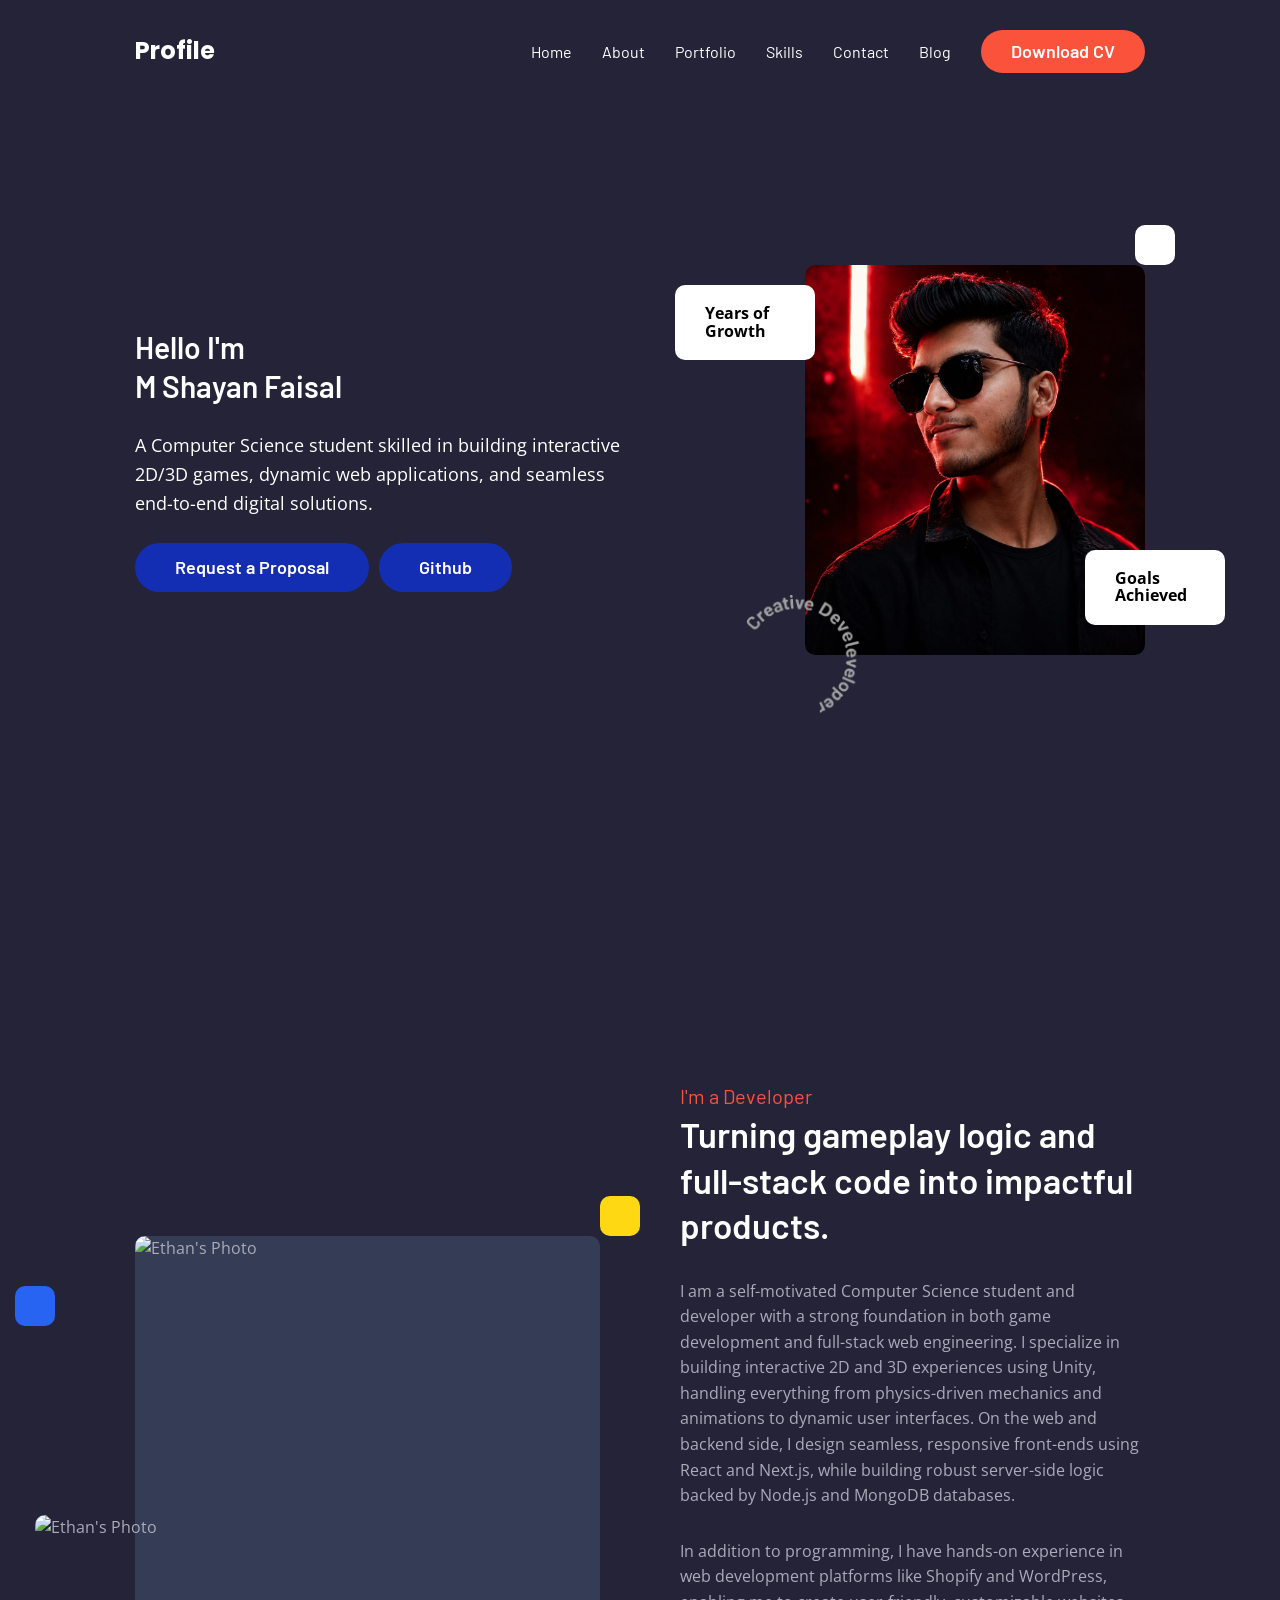
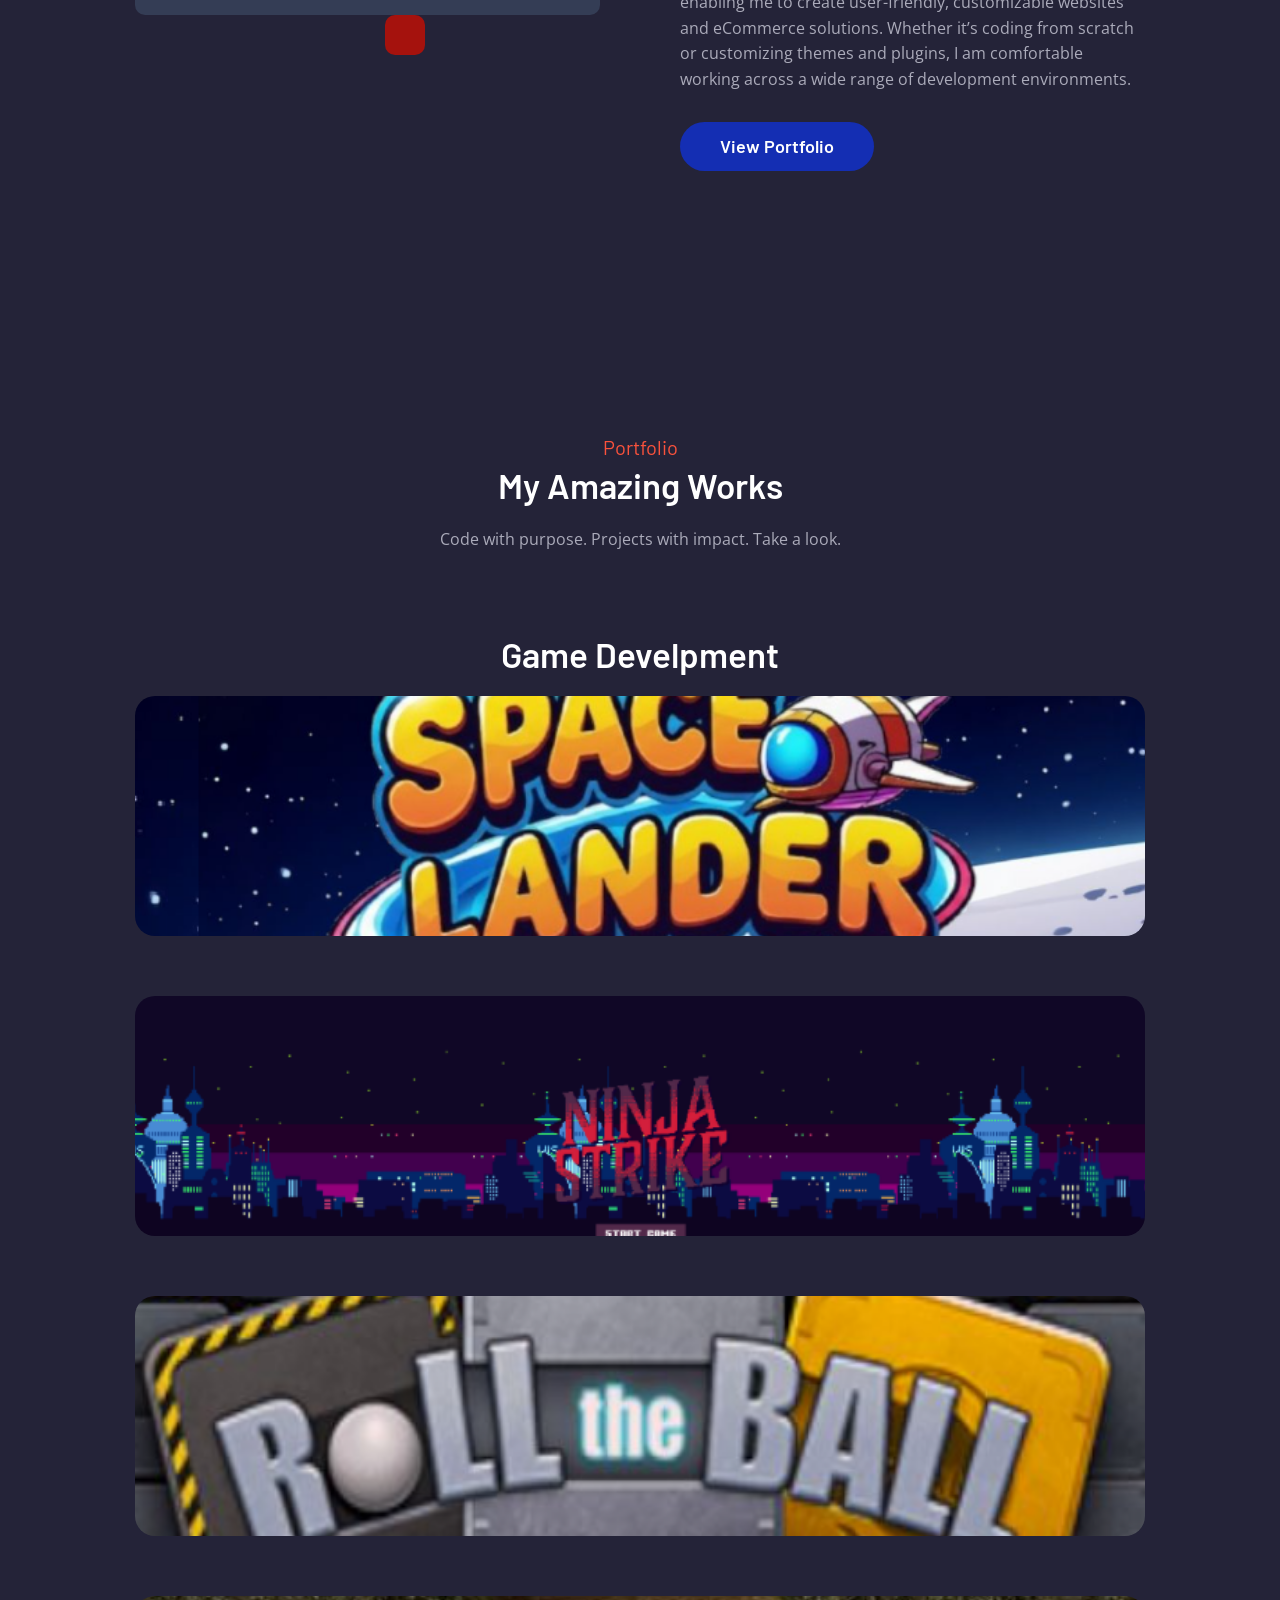
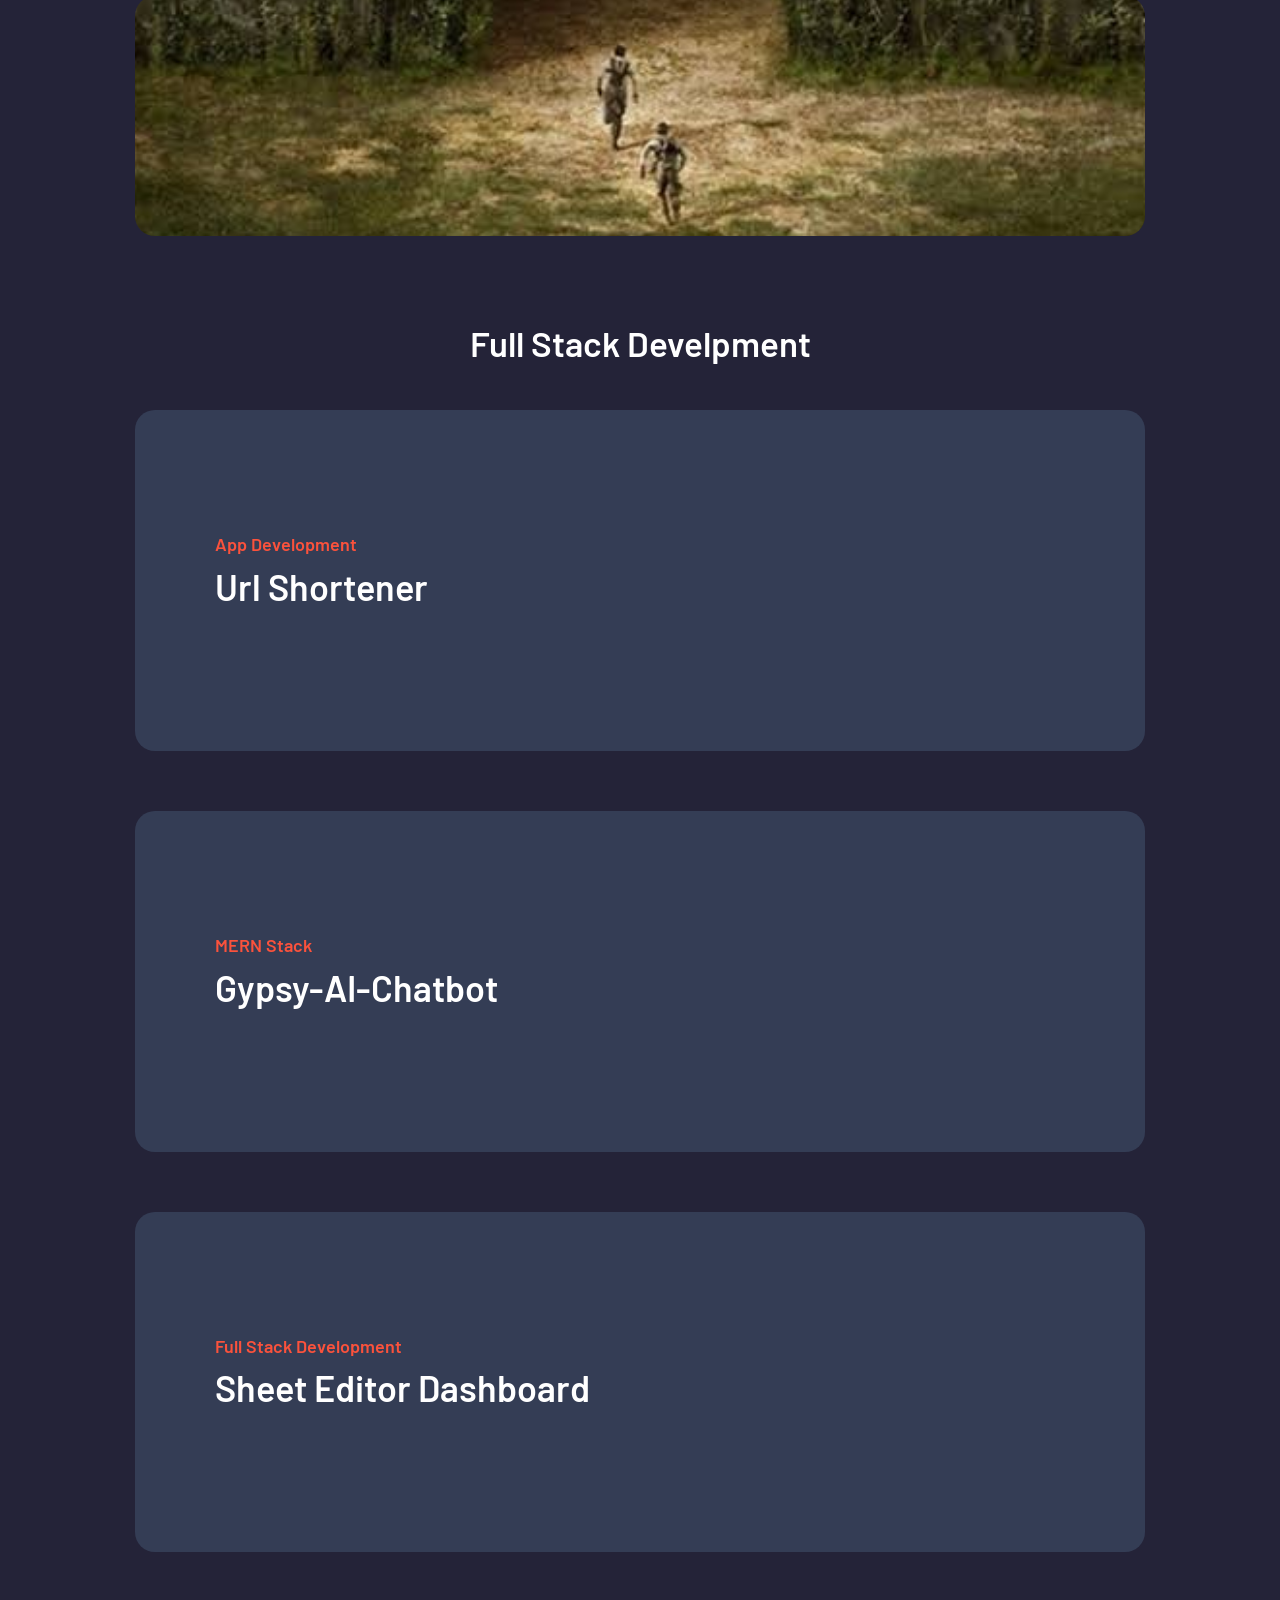
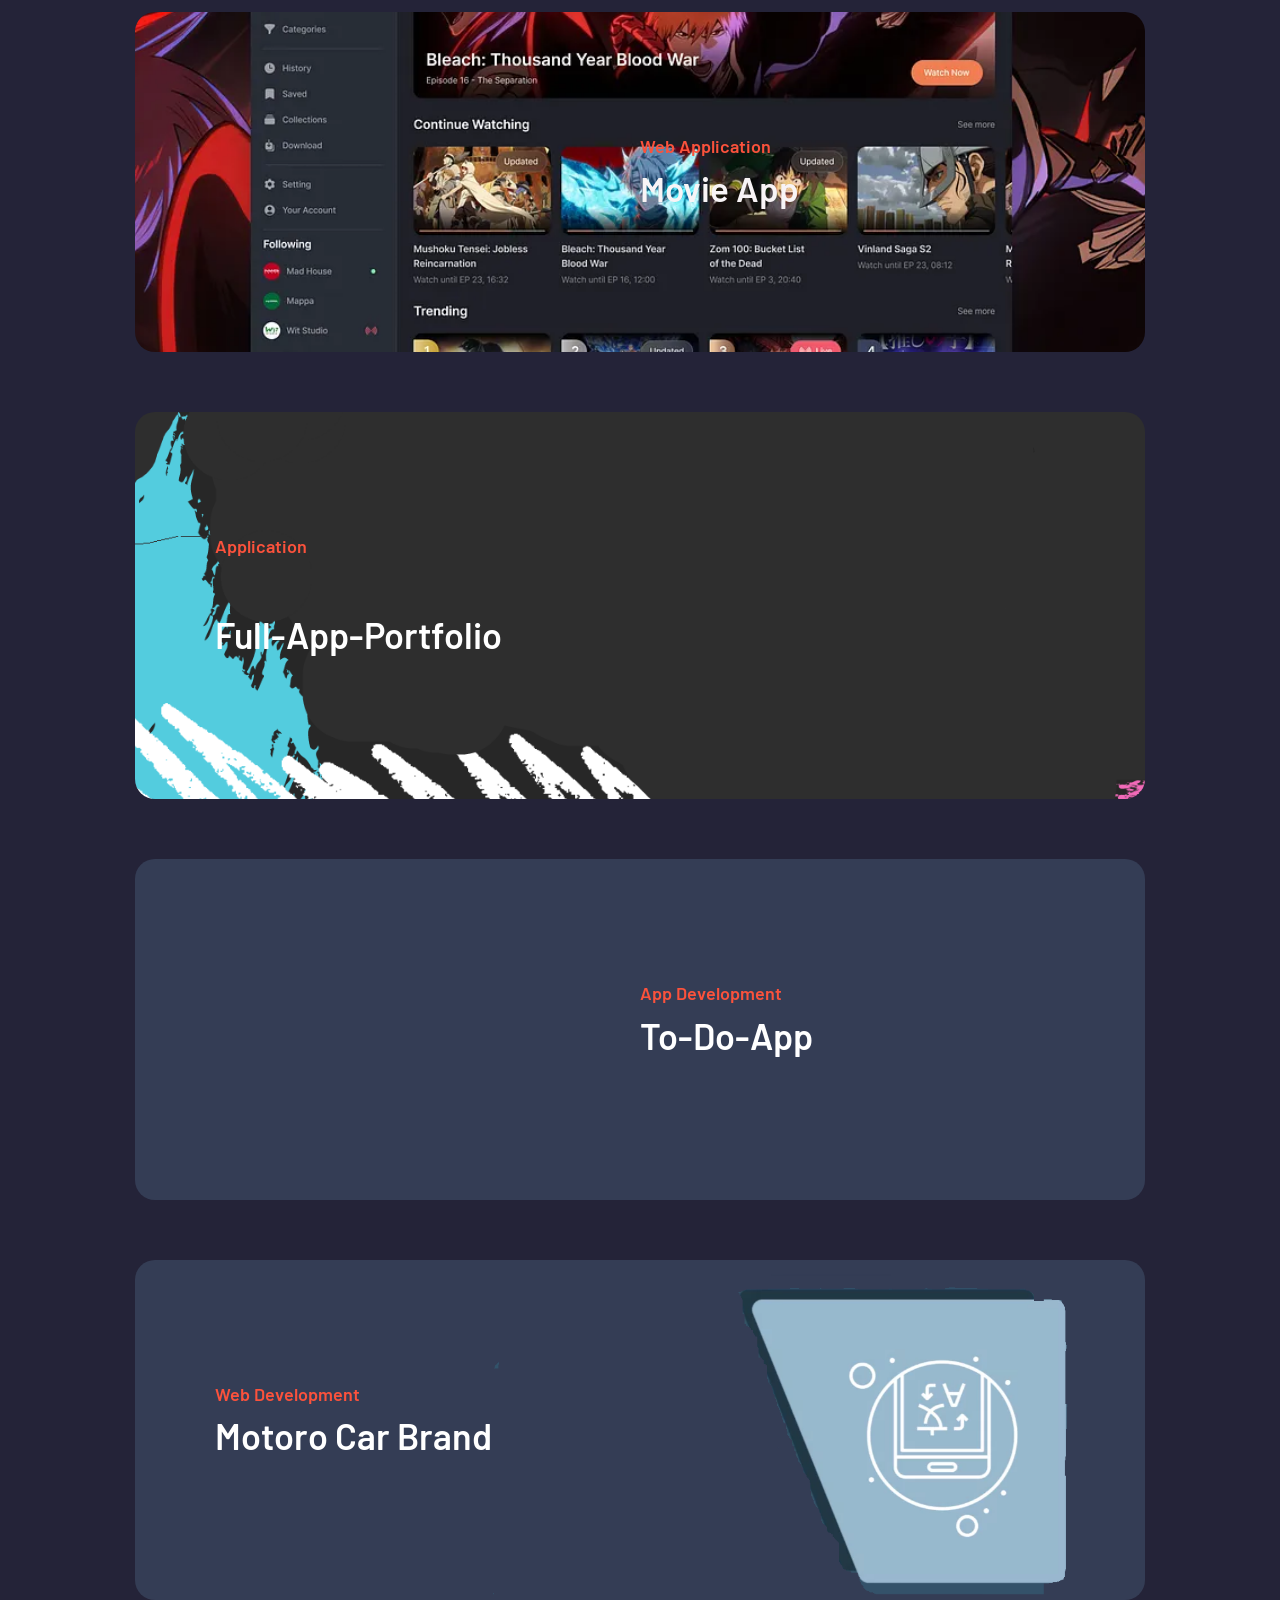
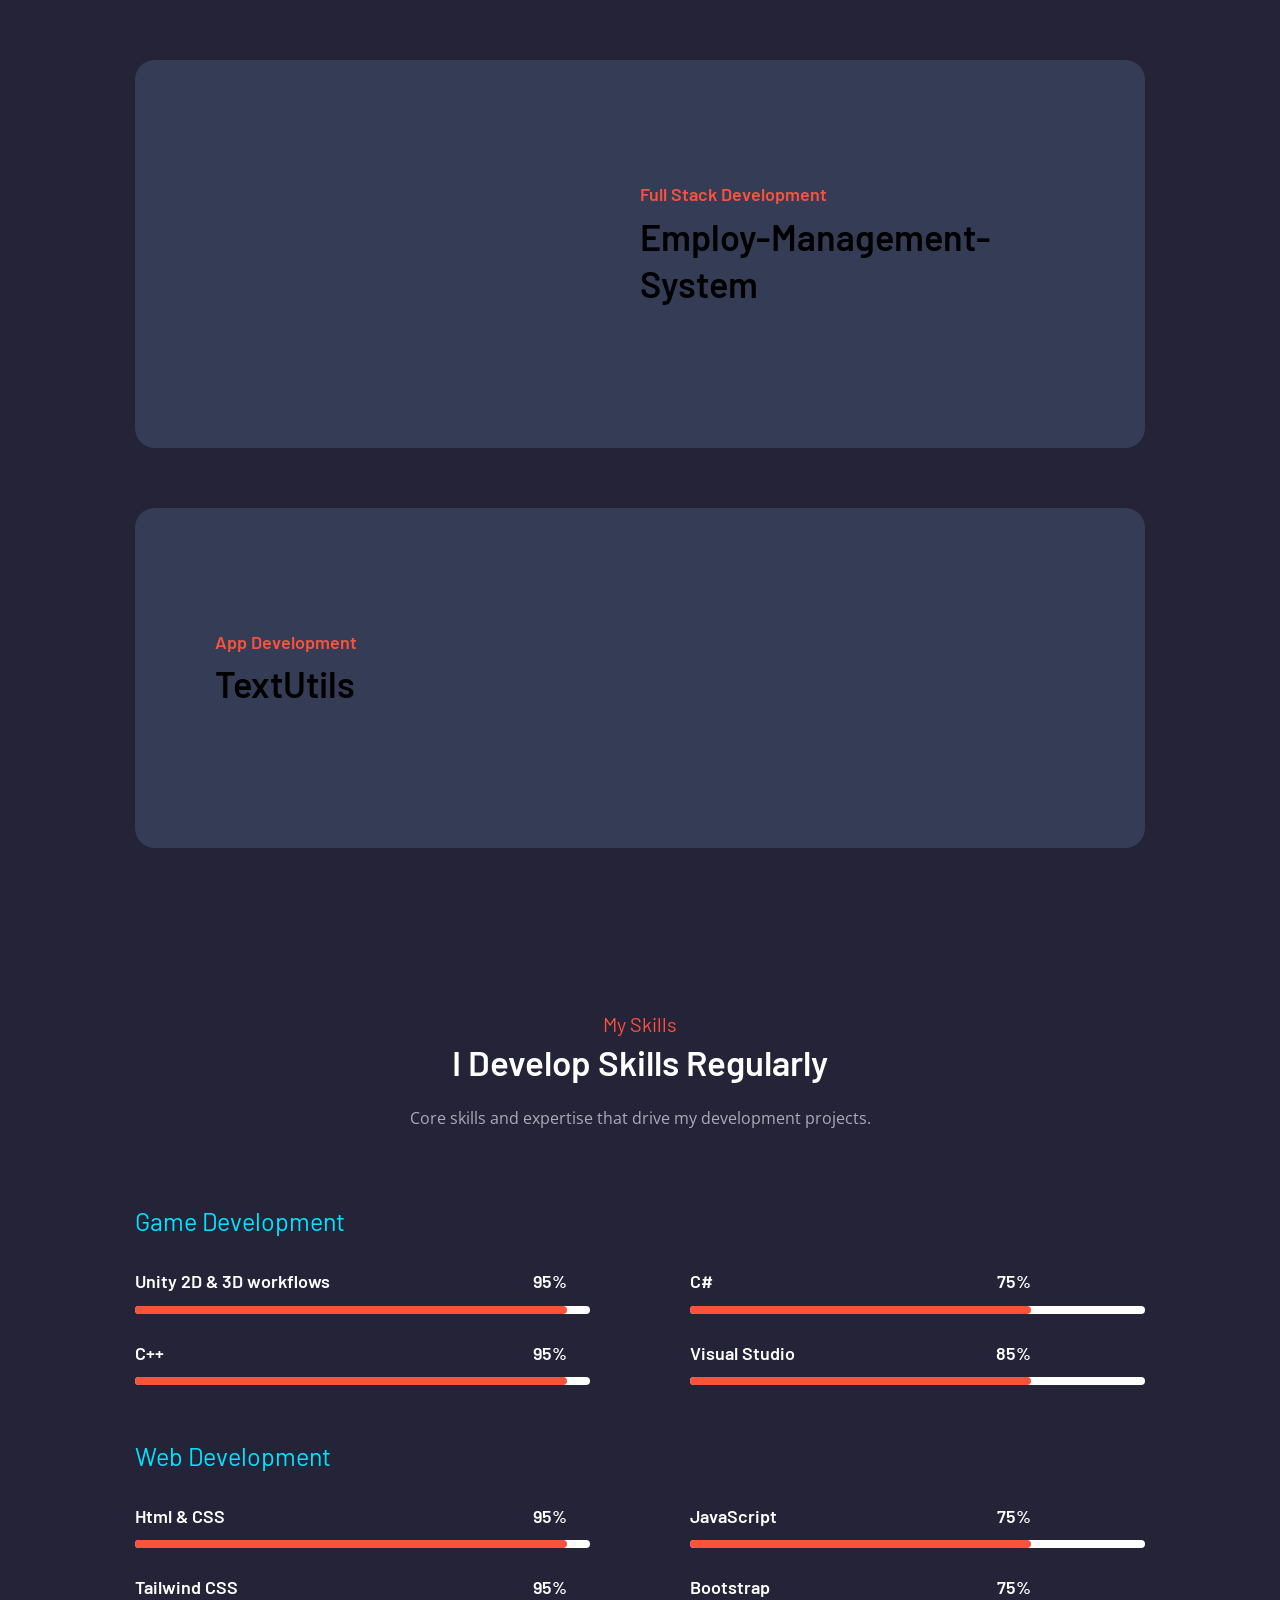
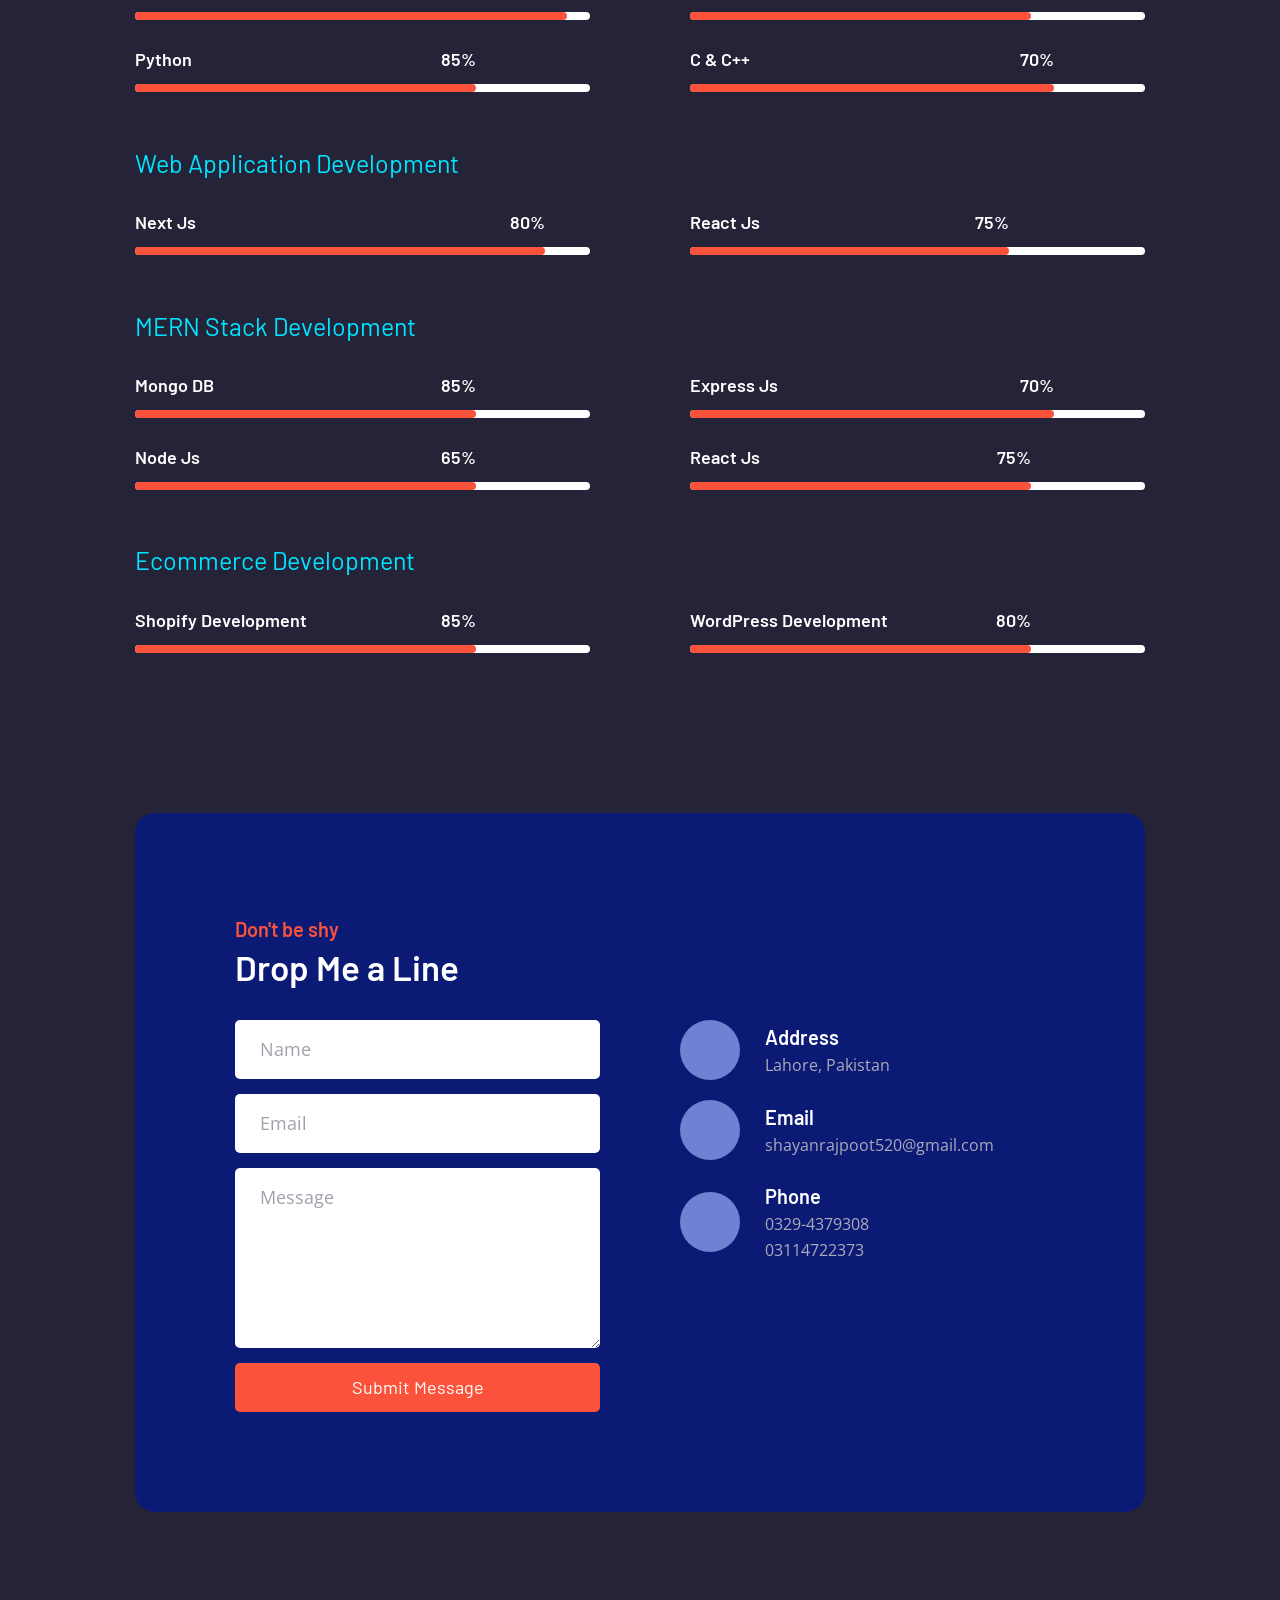
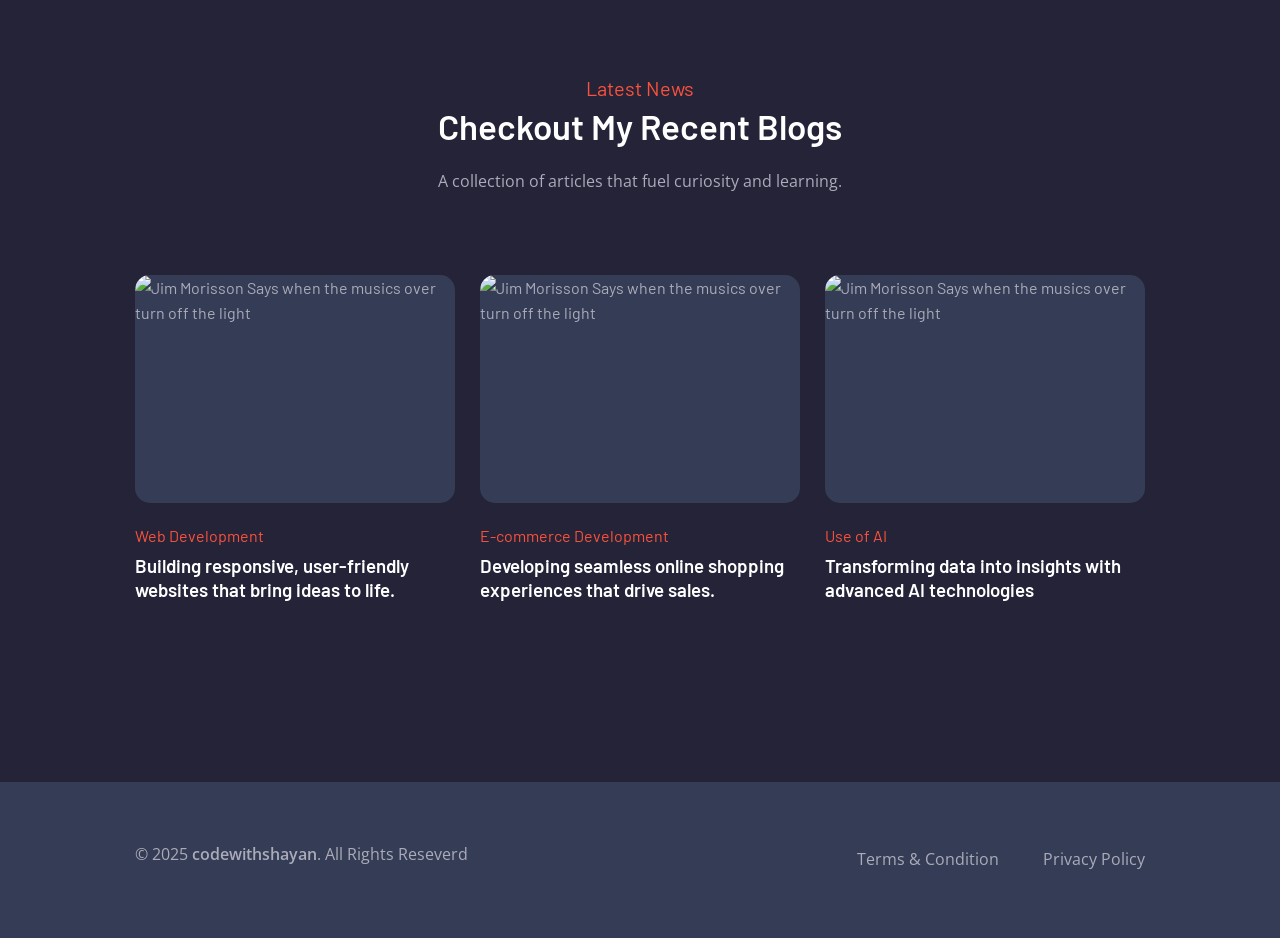
==== commit 6ff73a66: "Describe your changes here" ====
--- a/index.html
+++ b/index.html
@@ -230,7 +230,7 @@
 
 
  <li>
-              <a href="https://github.com/MShayan-Faisal/Url-Shortener" class="portfolio-card" style="background-image: url('./assets/images/space-lander.png')">
+              <a href="404-gameLink-Page.html" target="_blank" class="portfolio-card" style="background-image: url('./assets/images/space-lander.png')">
                 <div class="card-content">
 
                   <!-- <p class="card-subtitle">App Development</p> -->
@@ -252,7 +252,7 @@
 
 
              <li>
-              <a href="https://github.com/MShayan-Faisal/Url-Shortener" class="portfolio-card" style="background-image: url('./assets/images/ninga-strikes.png')">
+              <a href="404-gameLink-Page.html" target="_blank" class="portfolio-card" style="background-image: url('./assets/images/ninga-strikes.png')">
                 <div class="card-content">
 
                   <!-- <p class="card-subtitle">App Development</p> -->
@@ -275,7 +275,7 @@
 
 
              <li>
-              <a href="https://github.com/MShayan-Faisal/Url-Shortener" class="portfolio-card" style="background-image: url('./assets/images/roll-a-ball.png')">
+              <a href="404-gameLink-Page.html" target="_blank" class="portfolio-card" style="background-image: url('./assets/images/roll-a-ball.png')">
                 <div class="card-content">
 
                   <!-- <p class="card-subtitle">App Development</p> -->
@@ -297,7 +297,7 @@
 
 
              <li>
-              <a href="https://github.com/MShayan-Faisal/Url-Shortener" class="portfolio-card" style="background-image: url('./assets/images/maze-runner.jpg')">
+              <a href="404-gameLink-Page.html" target="_blank" class="portfolio-card" style="background-image: url('./assets/images/maze-runner.jpg')">
                 <div class="card-content">
 
                   <!-- <p class="card-subtitle">App Development</p> -->
